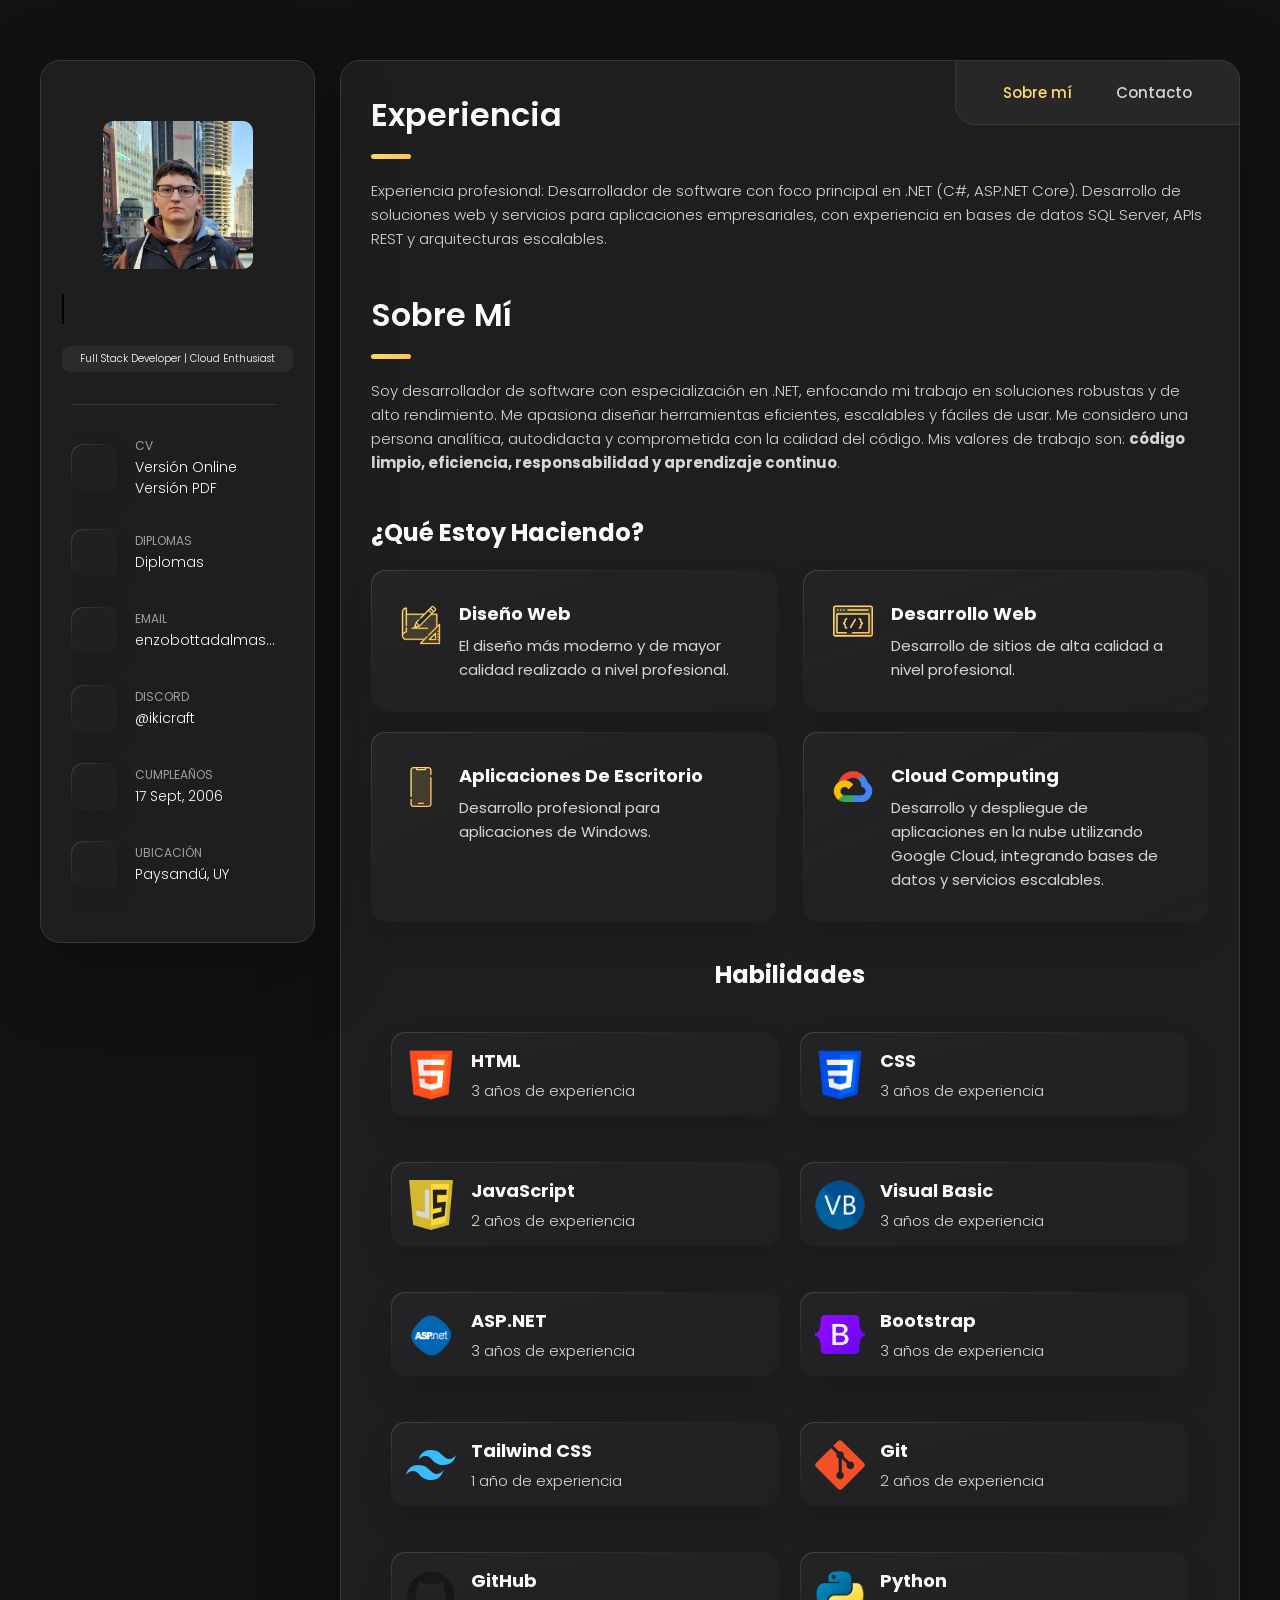
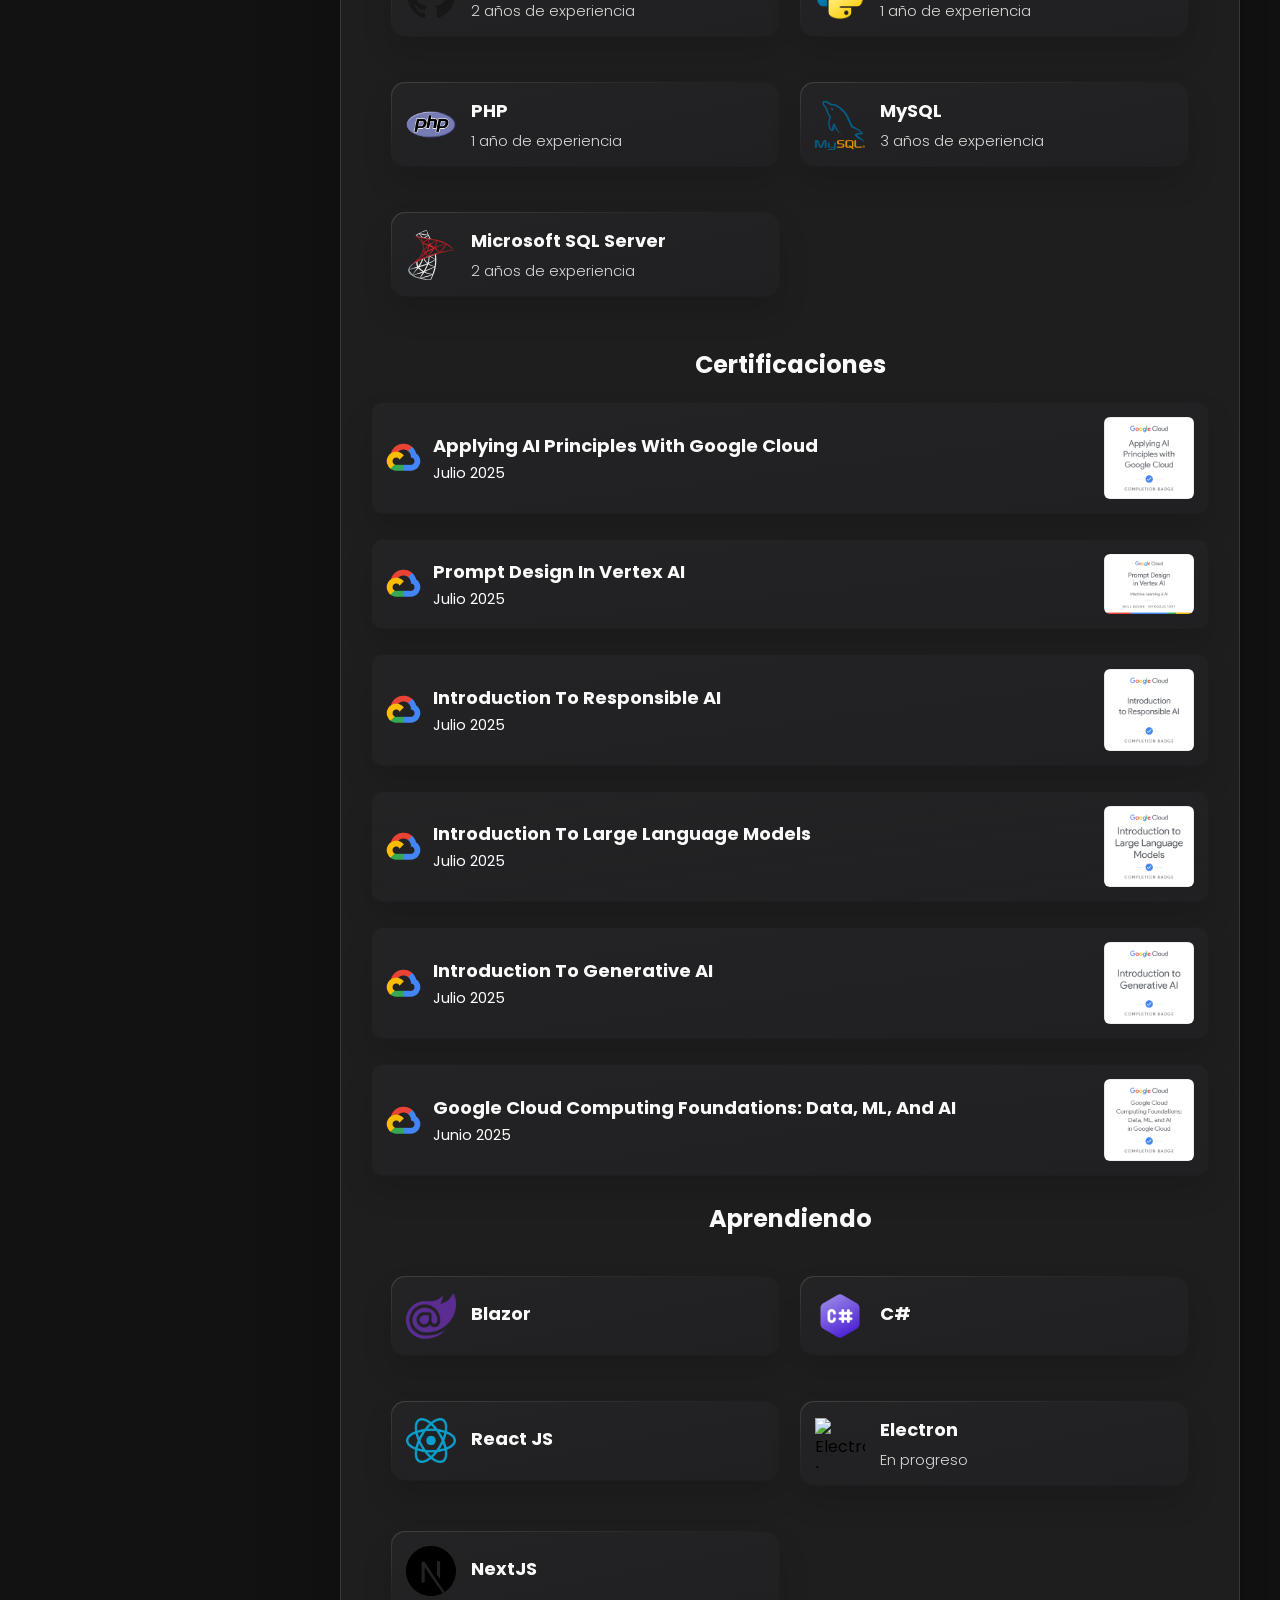
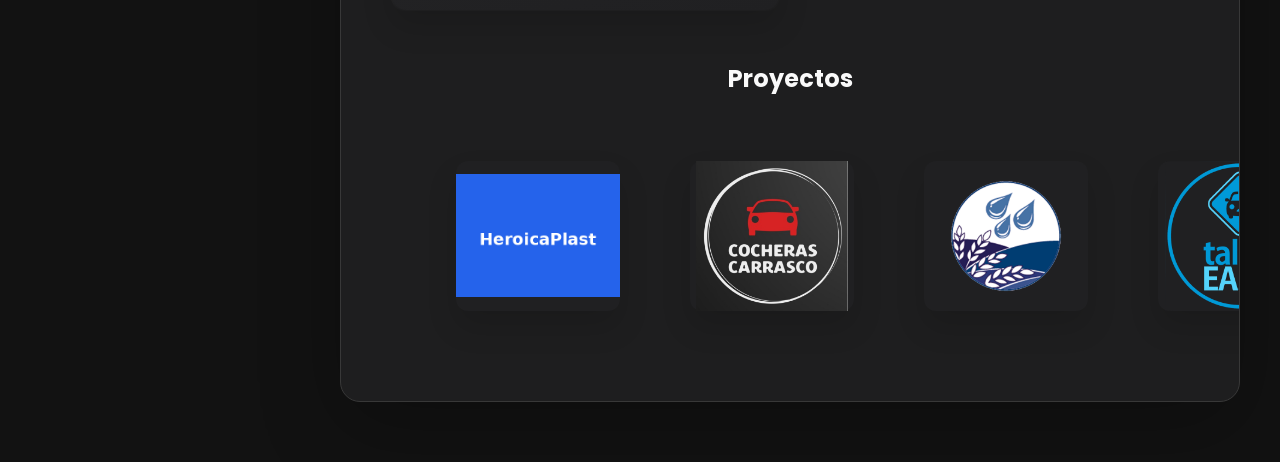
==== src/index.html @ be8fe1ac "update branch" ====
<!DOCTYPE html>
<html lang="en">

<head>
  <meta charset="UTF-8">
  <meta http-equiv="X-UA-Compatible" content="IE=edge">
  <meta name="viewport" content="width=device-width, initial-scale=1.0">
  <title>Enzo Botta - Portfolio</title>
  <meta name="description" content="Portfolio de Enzo Botta: Desarrollador Full Stack y Cloud. Proyectos y experiencias. Contacto incluido." />
  <meta property="og:title" content="Enzo Botta - Portfolio" />
  <meta property="og:description" content="Desarrollador Full Stack con experiencia en web, móvil y cloud. Proyectos destacados y experiencia profesional." />
  <meta property="og:type" content="website" />
  <meta property="og:image" content="./assets/images/logo.svg" />

  <!--
    - favicon
  -->
  <link rel="shortcut icon" href="./assets/images/logo.ico" type="image/x-icon">

  <!--
    - custom css link
  -->
  <link rel="stylesheet" href="./assets/css/style.css">

  <!--
    - google font link
  -->
  <link rel="preconnect" href="https://fonts.googleapis.com">
  <link rel="preconnect" href="https://fonts.gstatic.com" crossorigin>
  <link href="https://fonts.googleapis.com/css2?family=Poppins:wght@300;400;500;600&display=swap" rel="stylesheet">
</head>

<body class="page-enter">

  <!--
    - #MAIN
  -->

  <main>

    <!--
      - #SIDEBAR
    -->

    <aside class="sidebar" data-sidebar>

      <div class="sidebar-info">

        <figure class="avatar-box">
          <img src="./assets/images/my-avatar.png" alt="Enzo Botta" width="80" style="border-radius:10px;">
        </figure>

        <div class="info-content">
          <h1 class="name" title="Enzo Botta">Enzo Botta</h1>
          <p style="font-size:10px;" class="title">Full Stack Developer | Cloud Enthusiast</p>
        </div>

        <button class="info_more-btn" data-sidebar-btn>
          <span>Contáctame</span>

          <ion-icon name="chevron-down"></ion-icon>
        </button>

      </div>

      <div class="sidebar-info_more">

        <div class="separator"></div>

        <ul class="contacts-list">

          <li class="contact-item">

            <div class="icon-box">
              <ion-icon name="document-text-outline"></ion-icon>
            </div>

            <div class="contact-info">
              <p class="contact-title">CV</p>
              <a href="https://enzobottaportfolio.vercel.app/cv_online/index.html" class="contact-link"
                target="_blank">Versión Online</a>
              <a href="https://enzobottaportfolio.vercel.app/CV.pdf" class="contact-link" target="_blank">Versión
                PDF</a>
            </div>

          </li>

          <li class="contact-item">

            <div class="icon-box">
              <ion-icon name="school-outline"></ion-icon>
            </div>

            <div class="contact-info">
              <p class="contact-title">Diplomas</p>
              <a href="https://drive.google.com/drive/folders/16JoHkefXDmVdhYFFHDwD_KKhIX2GQ_xZ?usp=sharing"
                class="contact-link" target="_blank">Diplomas</a>
            </div>

          </li>




          <li class="contact-item">

            <div class="icon-box">
              <ion-icon name="mail-outline"></ion-icon>
            </div>

            <div class="contact-info">
              <p class="contact-title">Email</p>
              <a href="mailto:enzobottadalmas@gmail.com" class="contact-link">enzobottadalmas@gmail.com</a>
            </div>

          </li>

          <li class="contact-item">

            <div class="icon-box">
              <ion-icon name="logo-discord"></ion-icon>
            </div>

            <div class="contact-info">
              <p class="contact-title">Discord</p>
              <a href="discord:ikicraft" class="contact-link">@ikicraft</a>
            </div>

          </li>

          <li class="contact-item">

            <div class="icon-box">
              <ion-icon name="calendar-outline"></ion-icon>
            </div>

            <div class="contact-info">
              <p class="contact-title">Cumpleaños</p>

              <time datetime="1982-06-23">17 Sept, 2006</time>
            </div>

          </li>

          <li class="contact-item">

            <div class="icon-box">
              <ion-icon name="location-outline"></ion-icon>
            </div>

            <div class="contact-info">
              <p class="contact-title">Ubicación</p>

              <address>Paysandú, UY</address>
            </div>

          </li>

        </ul>

        <div class="separator"></div>

        <ul class="social-list">

          <li class="social-item">
            <a href="https://www.linkedin.com/in/enzo-botta-a52697334?lipi=urn%3Ali%3Apage%3Ad_flagship3_profile_view_base_contact_details%3BPVQ4qoL5QAaHmghgG1lRBQ%3D%3D"
              class="social-link">
              <ion-icon name="logo-linkedin"></ion-icon>
            </a>
          </li>

          <li class="social-item">
            <a href="https://x.com/enzittozz_" class="social-link">
              <ion-icon name="logo-twitter"></ion-icon>
            </a>
          </li>

          <li class="social-item">
            <a href="https://www.instagram.com/enzittozz/" class="social-link">
              <ion-icon name="logo-instagram"></ion-icon>
            </a>
          </li>

        </ul>

      </div>

    </aside>





    <!--
      - #main-content
    -->

    <div class="main-content">

      <!--
        - #NAVBAR
      -->

      <nav class="navbar">

        <ul class="navbar-list">

          <li class="navbar-item">
            <button class="navbar-link active" data-nav-link>Sobre mí</button>
          </li>
          <li class="navbar-item">
            <button class="navbar-link" data-nav-link>Contacto</button>
          </li>


        </ul>

      </nav>





      <!--
        - #ABOUT
      -->

      <article class="about  active" data-page="sobre mí">

        <header>
          <h2 class="h2 article-title">Experiencia</h2>
        </header>

        <section class="about-text">
          <p>
            Experiencia profesional: Desarrollador de software con foco principal en .NET (C#, ASP.NET Core). Desarrollo de soluciones web y servicios para aplicaciones empresariales, con experiencia en bases de datos SQL Server, APIs REST y arquitecturas escalables.
          </p>
        </section>

        <header>
          <h2 class="h2 article-title">Sobre mí</h2>
        </header>

        <section class="about-text">
          <p>
            Soy desarrollador de software con especialización en .NET, enfocando mi trabajo en soluciones robustas y de alto rendimiento. Me apasiona diseñar herramientas eficientes, escalables y fáciles de usar. Me considero una persona analítica, autodidacta y comprometida con la calidad del código. Mis valores de trabajo son: <strong>código limpio, eficiencia, responsabilidad y aprendizaje continuo</strong>.
          </p>
        </section>


        <!--
          - service
        -->

        <section class="service">

          <h3 class="h3 service-title">¿Qué estoy haciendo?</h3>

          <ul class="service-list">

            <li class="service-item">

              <div class="service-icon-box">
                <img src="./assets/images/icon-design.svg
                " alt="design icon" width="40">
              </div>

              <div class="service-content-box">
                <h4 class="h4 service-item-title">Diseño Web</h4>

                <p class="service-item-text">
                  El diseño más moderno y de mayor calidad realizado a nivel profesional. </p>
              </div>

            </li>

            <li class="service-item">

              <div class="service-icon-box">
                <img src="./assets/images/icon-dev.svg" alt="Web development icon" width="40">
              </div>

              <div class="service-content-box">
                <h4 class="h4 service-item-title">Desarrollo Web</h4>

                <p class="service-item-text">
                  Desarrollo de sitios de alta calidad a nivel profesional.
                </p>
              </div>

            </li>

            <li class="service-item">

              <div class="service-icon-box">
                <img src="./assets/images/icon-app.svg" alt="mobile app icon" width="40">
              </div>

              <div class="service-content-box">
                <h4 class="h4 service-item-title">Aplicaciones de escritorio</h4>

                <p class="service-item-text">
                  Desarrollo profesional para aplicaciones de Windows.
                </p>
              </div>

            </li>

            <li class="service-item">
              <div class="service-icon-box">
                <img src="./assets/icons/googlecloud.png" alt="Cloud icon" width="40">
              </div>
              <div class="service-content-box">
                <h4 class="h4 service-item-title">Cloud Computing</h4>
                <p class="service-item-text">
                  Desarrollo y despliegue de aplicaciones en la nube utilizando Google Cloud, integrando bases de datos
                  y servicios escalables.
                </p>
              </div>
            </li>


          </ul>

        </section>


        <!--
          - skills
        -->
        <section class="skills">
          <h3 class="h3 skills-title">Habilidades</h3>
      <ul class="skills-list">
            <li class="skills-item">
              <div class="content-card">
                <img src="./assets/icons/html.png" alt="HTML Logo" class="skills-logo">
                <div class="skills-details">
                  <h4 class="h4 skills-item-title">HTML</h4>
                  <p class="skills-years">3 años de experiencia</p>
                </div>
              </div>
            </li>
            <li class="skills-item">
              <div class="content-card">
                <img src="./assets/icons/css.png" alt="CSS Logo" class="skills-logo">
                <div class="skills-details">
                  <h4 class="h4 skills-item-title">CSS</h4>
                  <p class="skills-years">3 años de experiencia</p>
                </div>
              </div>
            </li>
            <li class="skills-item">
              <div class="content-card">
                <img src="./assets/icons/js.png" alt="JavaScript Logo" class="skills-logo">
                <div class="skills-details">
                  <h4 class="h4 skills-item-title">JavaScript</h4>
                  <p class="skills-years">2 años de experiencia</p>
                </div>
              </div>
            </li>
            <li class="skills-item">
              <div class="content-card">
                <img src="./assets/icons/vb.png" alt="Visual Basic Logo" class="skills-logo">
                <div class="skills-details">
                  <h4 class="h4 skills-item-title">Visual Basic</h4>
                  <p class="skills-years">3 años de experiencia</p>
                </div>
              </div>
            </li>
            <li class="skills-item">
              <div class="content-card">
                <img src="./assets/icons/asp.png" alt="ASP.NET Logo" class="skills-logo">
                <div class="skills-details">
                  <h4 class="h4 skills-item-title">ASP.NET</h4>
                  <p class="skills-years">3 años de experiencia</p>
                </div>
              </div>
            </li>
            <li class="skills-item">
              <div class="content-card">
                <img src="./assets/icons/Bootstrap.png" alt="Bootstrap Logo" class="skills-logo">
                <div class="skills-details">
                  <h4 class="h4 skills-item-title">Bootstrap</h4>
                  <p class="skills-years">3 años de experiencia</p>
                </div>
              </div>
            </li>
            <li class="skills-item">
              <div class="content-card">
                <img src="./assets/icons/tailwindcss.svg" alt="Tailwind CSS Logo" class="skills-logo">
                <div class="skills-details">
                  <h4 class="h4 skills-item-title">Tailwind CSS</h4>
                  <p class="skills-years">1 año de experiencia</p>
                </div>
              </div>
            </li>
            <li class="skills-item">
              <div class="content-card">
                <img src="./assets/icons/git.svg" alt="Git Logo" class="skills-logo">
                <div class="skills-details">
                  <h4 class="h4 skills-item-title">Git</h4>
                  <p class="skills-years">2 años de experiencia</p>
                </div>
              </div>
            </li>
            <li class="skills-item">
              <div class="content-card">
                <img src="./assets/icons/github.svg" alt="GitHub Logo" class="skills-logo">
                <div class="skills-details">
                  <h4 class="h4 skills-item-title">GitHub</h4>
                  <p class="skills-years">2 años de experiencia</p>
                </div>
              </div>
            </li>
            <li class="skills-item">
              <div class="content-card">
                <img src="./assets/icons/python.png" alt="Python Logo" class="skills-logo">
                <div class="skills-details">
                  <h4 class="h4 skills-item-title">Python</h4>
                  <p class="skills-years">1 año de experiencia</p>
                </div>
              </div>
            </li>
            <li class="skills-item">
              <div class="content-card">
                <img src="./assets/icons/php.png" alt="PHP Logo" class="skills-logo">
                <div class="skills-details">
                  <h4 class="h4 skills-item-title">PHP</h4>
                  <p class="skills-years">1 año de experiencia</p>
                </div>
              </div>
            </li>
            <li class="skills-item">
              <div class="content-card">
                <img src="./assets/icons/mysql.png" alt="MySQL Logo" class="skills-logo">
                <div class="skills-details">
                  <h4 class="h4 skills-item-title">MySQL</h4>
                  <p class="skills-years">3 años de experiencia</p>
                </div>
              </div>
            </li>
            <li class="skills-item">
              <div class="content-card">
                <img src="./assets/icons/mssql.svg" alt="Microsoft SQL Server Logo" class="skills-logo">
                <div class="skills-details">
                  <h4 class="h4 skills-item-title">Microsoft SQL Server</h4>
                  <p class="skills-years">2 años de experiencia</p>
                </div>
              </div>
            </li>
          </ul>
        </section>


        <!--
          - certifications
        -->
        <section class="certifications">
          <h3 class="h3 skills-title">Certificaciones</h3>
          <ul class="certifications-list">

            <li class="certifications-item">
              <div class="content-card cert-card">
                <div class="cert-left">
                  <img src="./assets/icons/googlecloud.png" alt="Google Cloud Logo" class="cert-logo">
                  <div class="skills-details">
                    <h4 class="h4 certifications-item-title">Applying AI Principles With Google Cloud</h4>
                    <p class="cert-date">Julio 2025</p>
                  </div>
                </div>
                <div class="cert-right">
                  <img src="./assets/certs/applying-ai.png" alt="Badge Applying AI" class="cert-badge">
                </div>
              </div>
              <br>
            </li>

            <li class="certifications-item">
              <div class="content-card cert-card">
                <div class="cert-left">
                  <img src="./assets/icons/googlecloud.png" alt="Google Cloud Logo" class="cert-logo">
                  <div class="skills-details">
                    <h4 class="h4 certifications-item-title">Prompt Design in Vertex AI</h4>
                    <p class="cert-date">Julio 2025</p>
                  </div>
                </div>
                <div class="cert-right">
                  <img src="./assets/certs/prompt-design.png" alt="Badge Prompt Design" class="cert-badge">
                </div>
              </div>
              <br>
            </li>

            <li class="certifications-item">
              <div class="content-card cert-card">
                <div class="cert-left">
                  <img src="./assets/icons/googlecloud.png" alt="Google Cloud Logo" class="cert-logo">
                  <div class="skills-details">
                    <h4 class="h4 certifications-item-title">Introduction To Responsible AI</h4>
                    <p class="cert-date">Julio 2025</p>
                  </div>
                </div>
                <div class="cert-right">
                  <img src="./assets/certs/responsible-ai.png" alt="Badge Responsible AI" class="cert-badge">
                </div>
              </div>
              <br>
            </li>

            <li class="certifications-item">
              <div class="content-card cert-card">
                <div class="cert-left">
                  <img src="./assets/icons/googlecloud.png" alt="Google Cloud Logo" class="cert-logo">
                  <div class="skills-details">
                    <h4 class="h4 certifications-item-title">Introduction To Large Language Models</h4>
                    <p class="cert-date">Julio 2025</p>
                  </div>
                </div>
                <div class="cert-right">
                  <img src="./assets/certs/llm.png" alt="Badge Large Language Models" class="cert-badge">
                </div>
              </div>
              <br>
            </li>

            <li class="certifications-item">
              <div class="content-card cert-card">
                <div class="cert-left">
                  <img src="./assets/icons/googlecloud.png" alt="Google Cloud Logo" class="cert-logo">
                  <div class="skills-details">
                    <h4 class="h4 certifications-item-title">Introduction To Generative AI</h4>
                    <p class="cert-date">Julio 2025</p>
                  </div>
                </div>
                <div class="cert-right">
                  <img src="./assets/certs/gen-ai.png" alt="Badge Generative AI" class="cert-badge">
                </div>
              </div>
              <br>
            </li>

            <li class="certifications-item">
              <div class="content-card cert-card">
                <div class="cert-left">
                  <img src="./assets/icons/googlecloud.png" alt="Google Cloud Logo" class="cert-logo">
                  <div class="skills-details">
                    <h4 class="h4 certifications-item-title">
                      Google Cloud Computing Foundations: Data, ML, and AI
                    </h4>
                    <p class="cert-date">Junio 2025</p>
                  </div>
                </div>
                <div class="cert-right">
                  <img src="./assets/certs/cloud-foundations.png" alt="Badge Cloud Foundations" class="cert-badge">
                </div>
              </div>
              <br>
            </li>

          </ul>
        </section>





        <section class="skills">
          <h3 class="h3 skills-title">Aprendiendo</h3>
          <ul class="skills-list">
            <li class="skills-item">
              <div class="content-card">
                <img src="./assets/icons/Blazor.png" alt="Blazor Logo" class="skills-logo">
                <div class="skills-details">
                  <h4 class="h4 skills-item-title">Blazor</h4>
                  <p class="skills-years"></p>
                </div>
              </div>
            </li>
            <li class="skills-item">
              <div class="content-card">
                <img src="./assets/icons/CSharp.png" alt="CSharp Logo" class="skills-logo">
                <div class="skills-details">
                  <h4 class="h4 skills-item-title">C#</h4>
                  <p class="skills-years"></p>
                </div>
              </div>
            </li>
            <li class="skills-item">
              <div class="content-card">
                <img src="./assets/icons/ReactLogo.png" alt="React Logo" class="skills-logo">
                <div class="skills-details">
                  <h4 class="h4 skills-item-title">React JS</h4>
                  <p class="skills-years"></p>
                </div>
              </div>
            </li>
            <li class="skills-item">
              <div class="content-card">
                <img src="https://www.electronjs.org/assets/img/logo.svg" alt="Electron Logo" class="skills-logo">
                <div class="skills-details">
                  <h4 class="h4 skills-item-title">Electron</h4>
                  <p class="skills-years">En progreso</p>
                </div>
              </div>
            </li>
            <li class="skills-item">
              <div class="content-card">
                <img src="./assets/icons/next-js.svg" alt="NextJS Logo" class="skills-logo">
                <div class="skills-details">
                  <h4 class="h4 skills-item-title">NextJS</h4>
                  <p class="skills-years"></p>
                </div>
              </div>
            </li>
          </ul>
        </section>


        <!--
                  - clients
        -->

        <section class="clients">
          <h3 class="h3 clients-title">Proyectos</h3>

          <ul class="clients-list has-scrollbar">

            <li class="clients-item" data-info="HeroicaPlast es una App de escritorio desarrollada con Electron, Tailwind, React y SQLite. Lleva control de ventas, caja, artículos, stock, clientes, gráficas interactivas y más.">
              <img src="./assets/images/heroicaplast.png" alt="HeroicaPlast">
            </li>

            <li class="clients-item" data-info="Cocheras Carrasco es una aplicación web mobile first desarrollada con Blazor Server y MySQL 8. Ofrece gestión integral de reservas para cocheras del aeropuerto, incluyendo agenda, servicios, caja, usuarios, marcas y más.">
              <img src="./assets/images/cocheras.jpeg" alt="Cocheras Carrasco">
            </li>

            <li class="clients-item" data-info="SGCHCH es un sistema de gestión para el aeropuerto de Paysandú.">
              <img src="./assets/images/sgchch.png" alt="SGCHCH">
            </li>

            <li class="clients-item"
              data-info="Taller EASY es un sistema web para talleres de vehículos. Sitio: https://tallereasy.com">
              <img src="./assets/images/tallereasy.png" alt="Taller Easy">
            </li>

            <li class="clients-item"
              data-info="CS DELFÍN es un sistema para club deportivo de Fray Bentos: control de socios, cuotas, productos y ventas. Sitio: https://csddelfin.com.uy">
              <img src="./assets/images/csdelfin.png" alt="CS DELFÍN">
            </li>

          </ul>
        </section>

        <!-- Pop-up Modal -->
        <div id="project-modal" class="modal">
          <div class="modal-content">
            <span class="close-btn">&times;</span>
            <img id="modal-img" src="" alt="Project Image">
            <h4 id="modal-title">Título del Proyecto</h4>
            <p id="modal-info">Descripción del proyecto...</p>
          </div>
        </div>
      </article>

      <!--
        - #CONTACT
      -->

      <article class="contact" data-page="contacto">

        <header>
          <h2 class="h2 article-title">Contacto</h2>
        </header>

        <section class="mapbox" data-mapbox>
          <figure>
            <iframe
              src="https://www.google.com/maps/embed?pb=!1m18!1m12!1m3!1d110739.06312260859!2d-58.17184629762718!3d-32.32212077375865!2m3!1f0!2f0!3f0!3m2!1i1024!2i768!4f13.1!3m3!1m2!1s0x95a1633b678e0523%3A0x7e4b5a66193d8bf3!2sPaysand%C3%BA%2C%20Uruguay!5e0!3m2!1ses-419!2suy!4v1716336597824!5m2!1ses-419!2suy"
              width="400" height="300" style="border:0;" allowfullscreen="" loading="lazy"
              referrerpolicy="no-referrer-when-downgrade">
            </iframe>
          </figure>
        </section>

        <section class="contact-form">

          <h3 class="h3 form-title">Formulario de contacto</h3>

          <form action="#" class="form" data-form>

            <div class="input-wrapper">
              <input type="text" name="fullname" class="form-input" placeholder="Nombre completo" required
                data-form-input>

              <input type="email" name="email" class="form-input" placeholder="Email" required data-form-input>
            </div>

            <textarea name="message" class="form-input" placeholder="Mensaje" required data-form-input></textarea>

            <button class="form-btn" type="submit" disabled data-form-btn>
              <ion-icon name="paper-plane"></ion-icon>
              <span>Enviar mensaje (próximamente...)</span>
            </button>

          </form>

        </section>

      </article>

    </div>

  </main>






  <!--
    - custom js link
  -->
  <script src="./assets/js/script.js"></script>

  <!--
    - ionicon link
  -->
  <script type="module" src="https://unpkg.com/ionicons@5.5.2/dist/ionicons/ionicons.esm.js"></script>
  <script nomodule src="https://unpkg.com/ionicons@5.5.2/dist/ionicons/ionicons.js"></script>
</body>

</html>
---- src/assets/css/style.css ----
/*-----------------------------------*\
  #style.css
\*-----------------------------------*/
/*-----------------------------------*\
  #CUSTOM PROPERTY
\*-----------------------------------*/

:root {

  /**
   * colors
   */

  /* gradient */

  --bg-gradient-onyx: linear-gradient(to bottom right,
      hsl(240, 1%, 25%) 3%,
      hsl(0, 0%, 19%) 97%);
  --bg-gradient-jet: linear-gradient(to bottom right,
      hsla(240, 1%, 18%, 0.251) 0%,
      hsla(240, 2%, 11%, 0) 100%), hsl(240, 2%, 13%);
  --bg-gradient-yellow-1: linear-gradient(to bottom right,
      hsl(45, 100%, 71%) 0%,
      hsla(36, 100%, 69%, 0) 50%);
  --bg-gradient-yellow-2: linear-gradient(135deg,
      hsla(45, 100%, 71%, 0.251) 0%,
      hsla(35, 100%, 68%, 0) 59.86%), hsl(240, 2%, 13%);
  --border-gradient-onyx: linear-gradient(to bottom right,
      hsl(0, 0%, 25%) 0%,
      hsla(0, 0%, 25%, 0) 50%);
  --text-gradient-yellow: linear-gradient(to right,
      hsl(45, 100%, 72%),
      hsl(35, 100%, 68%));

  /* solid */

  --jet: hsl(0, 0%, 22%);
  --onyx: hsl(240, 1%, 17%);
  --eerie-black-1: hsl(240, 2%, 13%);
  --eerie-black-2: hsl(240, 2%, 12%);
  --smoky-black: hsl(0, 0%, 7%);
  --white-1: hsl(0, 0%, 100%);
  --white-2: hsl(0, 0%, 98%);
  --orange-yellow-crayola: hsl(45, 100%, 72%);
  --vegas-gold: hsl(45, 54%, 58%);
  --light-gray: hsl(0, 0%, 84%);
  --light-gray-70: hsla(0, 0%, 84%, 0.7);
  --bittersweet-shimmer: hsl(0, 43%, 51%);

  /**
   * typography
   */

  /* font-family */
  --ff-poppins: 'Poppins', sans-serif;

  /* font-size */
  --fs-1: 24px;
  --fs-2: 18px;
  --fs-3: 17px;
  --fs-4: 16px;
  --fs-5: 15px;
  --fs-6: 14px;
  --fs-7: 13px;
  --fs-8: 11px;

  /* font-weight */
  --fw-300: 300;
  --fw-400: 400;
  --fw-500: 500;
  --fw-600: 600;

  /**
   * shadow
   */

  --shadow-1: -4px 8px 24px hsla(0, 0%, 0%, 0.25);
  --shadow-2: 0 16px 30px hsla(0, 0%, 0%, 0.25);
  --shadow-3: 0 16px 40px hsla(0, 0%, 0%, 0.25);
  --shadow-4: 0 25px 50px hsla(0, 0%, 0%, 0.15);
  --shadow-5: 0 24px 80px hsla(0, 0%, 0%, 0.25);

  /**
   * transition
   */

  --transition-1: 0.25s ease;
  --transition-2: 0.5s ease-in-out;

}





/*-----------------------------------*\
  #RESET
\*-----------------------------------*/

*,
*::before,
*::after {
  margin: 0;
  padding: 0;
  box-sizing: border-box;
}

a {
  text-decoration: none;
}

li {
  list-style: none;
}

img,
ion-icon,
a,
button,
time,
span {
  display: block;
}

button {
  font: inherit;
  background: none;
  border: none;
  text-align: left;
  cursor: pointer;
}

input,
textarea {
  display: block;
  width: 100%;
  background: none;
  font: inherit;
}

::selection {
  background: var(--orange-yellow-crayola);
  color: var(--smoky-black);
}

:focus {
  outline-color: var(--orange-yellow-crayola);
}

html {
  font-family: var(--ff-poppins);
}

body {
  background: var(--smoky-black);
}


@keyframes typing {
  0% {
    width: 0;
  }

  50% {
    width: 100%;
  }

  70% {
    width: 100%;
  }

  100% {
    width: 0;
  }
}

@keyframes blink-caret {
  50% {
    border-color: transparent;
  }
}

.name {
  font-family: monospace;
  font-size: 24px;
  white-space: nowrap;
  overflow: hidden;
  border-right: 2px solid black;
  display: inline-block;
  width: 0;
  animation: typing 5s steps(20, end) infinite, blink-caret 0.5s step-end infinite;
}

.skills {
  margin-bottom: 30px;
}

.skills-title {
  margin-bottom: 20px;
  text-align: center;
  color: var(--white-2);
}

.skills-list {
  display: grid;
  grid-template-columns: repeat(auto-fit, minmax(300px, 1fr));
  gap: 20px;
  justify-content: center;
}

.skills-item .content-card {
  display: flex;
  align-items: center;
  gap: 15px;
  padding: 15px;
  background: var(--border-gradient-onyx);
  border-radius: 14px;
  box-shadow: var(--shadow-2);
  transition: transform 0.3s ease, box-shadow 0.3s ease;
}


.skills-item .content-card:hover {
  transform: scale(1.05);
  box-shadow: var(--shadow-3);
}

.skills-logo {
  width: 50px;
  height: 50px;
  object-fit: contain;
}

.skills-item-title {
  color: var(--orange-yellow-crayola);
  font-size: var(--fs-3);
  margin: 0;
}

.skills-years {
  color: var(--light-gray);
  font-size: var(--fs-6);
  font-weight: var(--fw-300);
  margin-top: 5px;
}

@media (max-width: 768px) {
  .skills-list {
    grid-template-columns: repeat(auto-fit, minmax(250px, 1fr));
  }
}

@media (max-width: 480px) {
  .skills-list {
    grid-template-columns: 1fr;
  }

  .skills-logo {
    width: 40px;
    height: 40px;
    margin-right: 10px;
  }
}



/*-----------------------------------*\
  #REUSED STYLE
\*-----------------------------------*/

.sidebar,
article {
  background: var(--eerie-black-2);
  border: 1px solid var(--jet);
  border-radius: 20px;
  padding: 15px;
  box-shadow: var(--shadow-1);
  z-index: 1;
}

.separator {
  width: 100%;
  height: 1px;
  background: var(--jet);
  margin: 16px 0;
}

.icon-box {
  position: relative;
  background: var(--border-gradient-onyx);
  width: 30px;
  height: 30px;
  border-radius: 8px;
  display: flex;
  justify-content: center;
  align-items: center;
  font-size: 16px;
  color: var(--orange-yellow-crayola);
  box-shadow: var(--shadow-1);
  z-index: 1;
}

.icon-box::before {
  content: "";
  position: absolute;
  inset: 1px;
  background: var(--eerie-black-1);
  border-radius: inherit;
  z-index: -1;
}

.icon-box ion-icon {
  --ionicon-stroke-width: 35px;
}

article {
  display: none;
}

article.active {
  display: block;
  animation: fade 0.5s ease backwards;
}

@keyframes fade {
  0% {
    opacity: 0;
  }

  100% {
    opacity: 1;
  }
}

.h2,
.h3,
.h4,
.h5 {
  color: var(--white-2);
  text-transform: capitalize;
}

.h2 {
  font-size: var(--fs-1);
}

.h3 {
  font-size: var(--fs-2);
}

.h4 {
  font-size: var(--fs-4);
}

.h5 {
  font-size: var(--fs-7);
  font-weight: var(--fw-500);
}

.article-title {
  position: relative;
  padding-bottom: 7px;
}

.article-title::after {
  content: "";
  position: absolute;
  bottom: 0;
  left: 0;
  width: 30px;
  height: 3px;
  background: var(--text-gradient-yellow);
  border-radius: 3px;
}

.has-scrollbar::-webkit-scrollbar {
  width: 5px;
  /* for vertical scrollbar */
  height: 10px;
  /* for horizontal scrollbar */
}

.has-scrollbar::-webkit-scrollbar-track {
  background: var(--onyx);
  border-radius: 5px;
}

.has-scrollbar::-webkit-scrollbar-thumb {
  background: var(--orange-yellow-crayola);
  border-radius: 5px;
  cursor: pointer;

}

.has-scrollbar::-webkit-scrollbar-button {
  width: 20px;
}

.content-card {
  position: relative;
  background: var(--border-gradient-onyx);
  padding: 15px;
  padding-top: 45px;
  border-radius: 14px;
  box-shadow: var(--shadow-2);
  cursor: pointer;
  z-index: 1;
}

.content-card::before {
  content: "";
  position: absolute;
  inset: 1px;
  background: var(--bg-gradient-jet);
  border-radius: inherit;
  z-index: -1;
}





/*-----------------------------------*\
  #MAIN
\*-----------------------------------*/

main {
  margin: 15px 12px;
  margin-bottom: 75px;
  min-width: 259px;
}





/*-----------------------------------*\
  #SIDEBAR
\*-----------------------------------*/

.sidebar {
  margin-bottom: 15px;
  max-height: 112px;
  overflow: hidden;
  transition: var(--transition-2);
}

.sidebar.active {
  max-height: 405px;
}

.sidebar-info {
  position: relative;
  display: flex;
  justify-content: flex-start;
  align-items: center;
  gap: 15px;
}

.avatar-box {
  background: var(--bg-gradient-onyx);
  border-radius: 20px;
}

.info-content .name {
  color: var(--white-2);
  font-size: var(--fs-3);
  font-weight: var(--fw-500);
  letter-spacing: -0.25px;
  margin-bottom: 10px;
}

.info-content .title {
  color: var(--white-1);
  background: var(--onyx);
  font-size: var(--fs-8);
  font-weight: var(--fw-300);
  width: max-content;
  padding: 3px 12px;
  border-radius: 8px;
}

.info_more-btn {
  position: absolute;
  top: -15px;
  right: -15px;
  border-radius: 0 15px;
  font-size: 13px;
  color: var(--orange-yellow-crayola);
  background: var(--border-gradient-onyx);
  padding: 10px;
  box-shadow: var(--shadow-2);
  transition: var(--transition-1);
  z-index: 1;
}

.info_more-btn::before {
  content: "";
  position: absolute;
  inset: 1px;
  border-radius: inherit;
  background: var(--bg-gradient-jet);
  transition: var(--transition-1);
  z-index: -1;
}

.info_more-btn:hover,
.info_more-btn:focus {
  background: var(--bg-gradient-yellow-1);
}

.info_more-btn:hover::before,
.info_more-btn:focus::before {
  background: var(--bg-gradient-yellow-2);
}

.info_more-btn span {
  display: none;
}

.sidebar-info_more {
  opacity: 0;
  visibility: hidden;
  transition: var(--transition-2);
}

.sidebar.active .sidebar-info_more {
  opacity: 1;
  visibility: visible;
}

.contacts-list {
  display: grid;
  grid-template-columns: 1fr;
  gap: 16px;
}

.contact-item {
  min-width: 100%;
  display: flex;
  align-items: center;
  gap: 16px;
}

.contact-info {
  max-width: calc(100% - 46px);
  width: calc(100% - 46px);
}

.contact-title {
  color: var(--light-gray-70);
  font-size: var(--fs-8);
  text-transform: uppercase;
  margin-bottom: 2px;
}

.contact-info :is(.contact-link, time, address) {
  color: var(--white-2);
  font-size: var(--fs-7);
}

.contact-info address {
  font-style: normal;
}

.social-list {
  display: flex;
  justify-content: flex-start;
  align-items: center;
  gap: 15px;
  padding-bottom: 4px;
  padding-left: 7px;
}

.social-item .social-link {
  color: var(--light-gray-70);
  font-size: 18px;
}


.social-item .social-link:hover {
  color: var(--light-gray);
}





/*-----------------------------------*\
  #NAVBAR
\*-----------------------------------*/

.navbar {
  position: fixed;
  bottom: 0;
  left: 0;
  width: 100%;
  background: hsla(240, 1%, 17%, 0.75);
  backdrop-filter: blur(10px);
  border: 1px solid var(--jet);
  border-radius: 12px 12px 0 0;
  box-shadow: var(--shadow-2);
  z-index: 5;
}

.navbar-list {
  display: flex;
  flex-wrap: wrap;
  justify-content: center;
  align-items: center;
  padding: 0 10px;
}

.navbar-link {
  color: var(--light-gray);
  font-size: var(--fs-8);
  padding: 20px 7px;
  transition: color var(--transition-1);
}

.navbar-link:hover,
.navbar-link:focus {
  color: var(--light-gray-70);
}

.navbar-link.active {
  color: var(--orange-yellow-crayola);
}





/*-----------------------------------*\
  #ABOUT
\*-----------------------------------*/

.about .article-title {
  margin-bottom: 15px;
}

.about-text {
  color: var(--light-gray);
  font-size: var(--fs-6);
  font-weight: var(--fw-300);
  line-height: 1.6;
}

.about-text p {
  margin-bottom: 15px;
}



/**
 * #service 
 */

.service {
  margin-bottom: 35px;
}

.service-title {
  margin-bottom: 20px;
}

.service-list {
  display: grid;
  grid-template-columns: 1fr;
  gap: 20px;
}

.service-item {
  position: relative;
  background: var(--border-gradient-onyx);
  padding: 20px;
  border-radius: 14px;
  box-shadow: var(--shadow-2);
  z-index: 1;
}

.service-item::before {
  content: "";
  position: absolute;
  inset: 1px;
  background: var(--bg-gradient-jet);
  border-radius: inherit;
  z-index: -1;
}

.service-icon-box {
  margin-bottom: 10px;
}

.service-icon-box img {
  margin: auto;
}

.service-content-box {
  text-align: center;
}

.service-item-title {
  margin-bottom: 7px;
}

.service-item-text {
  color: var(--light-gray);
  font-size: var(--fs-6);
  font-weight: var(--fw-3);
  line-height: 1.6;
}


/**
 * #testimonials 
 */

.testimonials {
  margin-bottom: 30px;
}

.testimonials-title {
  margin-bottom: 20px;
}

.testimonials-list {
  display: flex;
  justify-content: flex-start;
  align-items: flex-start;
  gap: 15px;
  margin: 0 -15px;
  padding: 25px 15px;
  padding-bottom: 35px;
  overflow-x: auto;
  scroll-behavior: smooth;
  overscroll-behavior-inline: contain;
  scroll-snap-type: inline mandatory;
}

.testimonials-item {
  min-width: 100%;
  scroll-snap-align: center;
}

.testimonials-avatar-box {
  position: absolute;
  top: 0;
  left: 0;
  transform: translate(15px, -25px);
  background: var(--bg-gradient-onyx);
  border-radius: 14px;
  box-shadow: var(--shadow-1);
}

.testimonials-item-title {
  margin-bottom: 7px;
}

.testimonials-text {
  color: var(--light-gray);
  font-size: var(--fs-6);
  font-weight: var(--fw-300);
  line-height: 1.6;
  display: -webkit-box;
  line-clamp: 4;
  -webkit-line-clamp: 4;
  -webkit-box-orient: vertical;
  overflow: hidden;
}


/**
 * #testimonials-modal
 */

.modal-container {
  position: fixed;
  top: 0;
  left: 0;
  width: 100%;
  height: 100%;
  display: flex;
  justify-content: center;
  align-items: center;
  overflow-y: auto;
  overscroll-behavior: contain;
  z-index: 20;
  pointer-events: none;
  visibility: hidden;
}

.modal-container::-webkit-scrollbar {
  display: none;
}

.modal-container.active {
  pointer-events: all;
  visibility: visible;
}

.overlay {
  position: fixed;
  top: 0;
  left: 0;
  width: 100%;
  height: 100vh;
  background: hsl(0, 0%, 5%);
  opacity: 0;
  visibility: hidden;
  pointer-events: none;
  z-index: 1;
  transition: var(--transition-1);
}

.overlay.active {
  opacity: 0.8;
  visibility: visible;
  pointer-events: all;
}

.testimonials-modal {
  background: var(--eerie-black-2);
  position: relative;
  padding: 15px;
  margin: 15px 12px;
  border: 1px solid var(--jet);
  border-radius: 14px;
  box-shadow: var(--shadow-5);
  transform: scale(1.2);
  opacity: 0;
  transition: var(--transition-1);
  z-index: 2;
}

.modal-container.active .testimonials-modal {
  transform: scale(1);
  opacity: 1;
}

.modal-close-btn {
  position: absolute;
  top: 15px;
  right: 15px;
  background: var(--onyx);
  border-radius: 8px;
  width: 32px;
  height: 32px;
  display: flex;
  justify-content: center;
  align-items: center;
  color: var(--white-2);
  font-size: 18px;
  opacity: 0.7;
}

.modal-close-btn:hover,
.modal-close-btn:focus {
  opacity: 1;
}

.modal-close-btn ion-icon {
  --ionicon-stroke-width: 50px;
}

.modal-avatar-box {
  background: var(--bg-gradient-onyx);
  width: max-content;
  border-radius: 14px;
  margin-bottom: 15px;
  box-shadow: var(--shadow-2);
}

.modal-img-wrapper>img {
  display: none;
}

.modal-title {
  margin-bottom: 4px;
}

.modal-content time {
  font-size: var(--fs-6);
  color: var(--light-gray-70);
  font-weight: var(--fw-300);
  margin-bottom: 10px;
}

.modal-content p {
  color: var(--light-gray);
  font-size: var(--fs-6);
  font-weight: var(--fw-300);
  line-height: 1.6;
}


/**
 * #proyectos que en realidad es clients xd 
 */

.clients {
  margin-bottom: 15px;
}

.clients-title {
  text-align: center;
  color: var(--white-2);
  margin-bottom: 20px;
}

.clients-list {
  display: flex;
  justify-content: flex-start;
  align-items: center;
  gap: 20px;
  padding: 20px;
  overflow-x: auto;
  scroll-behavior: smooth;
  overscroll-behavior-inline: contain;
  scroll-snap-type: x proximity;
}

.clients-item {
  flex: 0 0 auto;
  width: 150px;
  height: 150px;
  display: flex;
  justify-content: center;
  align-items: center;
  background-color: var(--eerie-black-1);
  border-radius: 12px;
  box-shadow: var(--shadow-2);
  scroll-snap-align: center;
  transition: transform 0.3s ease, box-shadow 0.3s ease;
  margin-left: 10px;
  margin-right: 10px;
}

.clients-list::before,
.clients-list::after {
  content: "";
  flex: 0 0 10px;
}

.clients-item a {
  width: 100%;
  height: 100%;
  display: flex;
  justify-content: center;
  align-items: center;
}

.clients-item img {
  width: 100%;
  height: 100%;
  object-fit: contain;
  transition: transform 0.3s ease;
}

.clients-item img:hover {
  transform: scale(1.05);
}

/* Media query para responsive */
@media (max-width: 768px) {
  .clients-list {
    gap: 15px;
    padding: 15px;
  }

  .clients-item {
    width: 120px;
    height: 120px;
  }
}

@media (max-width: 480px) {
  .clients-list {
    gap: 10px;
    padding: 10px;
  }

  .clients-item {
    width: 100px;
    height: 100px;
  }
}


/* #-> pop-up para los proyectos */
/* Pop-up Modal */
/* Pop-up Modal */
.modal {
  display: none;
  /* Oculto inicialmente */
  position: fixed;
  top: 0;
  left: 0;
  width: 100%;
  height: 100%;
  background: rgba(0, 0, 0, 0.8);
  /* Fondo oscurecido */
  justify-content: center;
  align-items: center;
  z-index: 10;
  animation: fadeInBackground 0.2s ease-in-out;
  /* Fondo con entrada rápida */
}

.modal-content {
  background: var(--eerie-black-1);
  padding: 20px;
  border-radius: 12px;
  width: 90%;
  max-width: 500px;
  text-align: center;
  color: var(--light-gray);
  position: relative;
  box-shadow: var(--shadow-2);
  transform: scale(0.8);
  /* Estado inicial más pequeño */
  animation: scaleUp 0.2s ease-in-out forwards;
  /* Entrada rápida */
}

.modal img {
  width: 100px;
  height: 100px;
  object-fit: contain;
  margin: 0 auto 15px;
  /* Centrado vertical y horizontal */
  display: block;
}

.modal h4 {
  color: var(--orange-yellow-crayola);
  margin-bottom: 10px;
  font-size: 1.5rem;
}

.modal p {
  font-size: 1rem;
}

.close-btn {
  position: absolute;
  top: 10px;
  right: 15px;
  color: var(--light-gray);
  font-size: 24px;
  cursor: pointer;
  transition: color 0.2s ease;
}

.close-btn:hover {
  color: var(--orange-yellow-crayola);
}

/* Animaciones */
@keyframes fadeInBackground {
  from {
    opacity: 0;
  }

  to {
    opacity: 1;
  }
}

@keyframes scaleUp {
  from {
    transform: scale(0.8);
    opacity: 0;
  }

  to {
    transform: scale(1);
    opacity: 1;
  }
}

@keyframes scaleDown {
  from {
    transform: scale(1);
    opacity: 1;
  }

  to {
    transform: scale(0.8);
    opacity: 0;
  }
}

/* Clase para cerrar animación */
.modal.hide .modal-content {
  animation: scaleDown 0.2s ease-in-out forwards;
  /* Cierre rápido del contenido */
}

.modal.hide {
  animation: none;
  /* Mantener el fondo fijo */
}



/*-----------------------------------*\
  #RESUME
\*-----------------------------------*/

.article-title {
  margin-bottom: 30px;
}


/**
 * education and experience 
 */

.timeline {
  margin-bottom: 30px;
}

.timeline .title-wrapper {
  display: flex;
  align-items: center;
  gap: 15px;
  margin-bottom: 25px;
}

.timeline-list {
  font-size: var(--fs-6);
  margin-left: 45px;
}

.timeline-item {
  position: relative;
}

.timeline-item:not(:last-child) {
  margin-bottom: 20px;
}

.timeline-item-title {
  font-size: var(--fs-6);
  line-height: 1.3;
  margin-bottom: 7px;
}

.timeline-list span {
  color: var(--vegas-gold);
  font-weight: var(--fw-400);
  line-height: 1.6;
}

.timeline-item:not(:last-child)::before {
  content: "";
  position: absolute;
  top: -25px;
  left: -30px;
  width: 1px;
  height: calc(100% + 50px);
  background: var(--jet);
}

.timeline-item::after {
  content: "";
  position: absolute;
  top: 5px;
  left: -33px;
  height: 6px;
  width: 6px;
  background: var(--text-gradient-yellow);
  border-radius: 50%;
  box-shadow: 0 0 0 4px var(--jet);
}

.timeline-text {
  color: var(--light-gray);
  font-weight: var(--fw-300);
  line-height: 1.6;
}


/**
 * skills 
 */

.skills-title {
  margin-bottom: 20px;
}

.skills-list {
  padding: 20px;
}


.skills-item:not(:last-child) {
  margin-bottom: 15px;
}

.skill .title-wrapper {
  display: flex;
  align-items: center;
  gap: 5px;
  margin-bottom: 8px;
}

.skill .title-wrapper data {
  color: var(--light-gray);
  font-size: var(--fs-7);
  font-weight: var(--fw-300);
}

.skill-progress-bg {
  background: var(--jet);
  width: 100%;
  height: 8px;
  border-radius: 10px;
}

.skill-progress-fill {
  background: var(--text-gradient-yellow);
  height: 100%;
  border-radius: inherit;
}





/*-----------------------------------*\
  #PORTFOLIO
\*-----------------------------------*/

.filter-list {
  display: none;
}

.filter-select-box {
  position: relative;
  margin-bottom: 25px;
}

.filter-select {
  background: var(--eerie-black-2);
  color: var(--light-gray);
  display: flex;
  justify-content: space-between;
  align-items: center;
  width: 100%;
  padding: 12px 16px;
  border: 1px solid var(--jet);
  border-radius: 14px;
  font-size: var(--fs-6);
  font-weight: var(--fw-300);
}

.filter-select.active .select-icon {
  transform: rotate(0.5turn);
}

.select-list {
  background: var(--eerie-black-2);
  position: absolute;
  top: calc(100% + 6px);
  width: 100%;
  padding: 6px;
  border: 1px solid var(--jet);
  border-radius: 14px;
  z-index: 2;
  opacity: 0;
  visibility: hidden;
  pointer-events: none;
  transition: 0.15s ease-in-out;
}

.filter-select.active+.select-list {
  opacity: 1;
  visibility: visible;
  pointer-events: all;
}

.select-item button {
  background: var(--eerie-black-2);
  color: var(--light-gray);
  font-size: var(--fs-6);
  font-weight: var(--fw-300);
  text-transform: capitalize;
  width: 100%;
  padding: 8px 10px;
  border-radius: 8px;
}

.select-item button:hover {
  --eerie-black-2: hsl(240, 2%, 20%);
}

.project-list {
  display: grid;
  grid-template-columns: 1fr;
  gap: 30px;
  margin-bottom: 10px;
}

.project-item {
  display: none;
}

.project-item.active {
  display: block;
  animation: scaleUp 0.25s ease forwards;
}

@keyframes scaleUp {
  0% {
    transform: scale(0.5);
  }

  100% {
    transform: scale(1);
  }
}

.project-item>a {
  width: 100%;
}

.project-img {
  position: relative;
  width: 100%;
  height: 200px;
  border-radius: 16px;
  overflow: hidden;
  margin-bottom: 15px;
}

.project-img::before {
  content: "";
  position: absolute;
  top: 0;
  left: 0;
  width: 100%;
  height: 100%;
  background: transparent;
  z-index: 1;
  transition: var(--transition-1);
}

.project-item>a:hover .project-img::before {
  background: hsla(0, 0%, 0%, 0.5);
}

.project-item-icon-box {
  --scale: 0.8;

  background: var(--jet);
  color: var(--orange-yellow-crayola);
  position: absolute;
  top: 50%;
  left: 50%;
  transform: translate(-50%, -50%) scale(var(--scale));
  font-size: 20px;
  padding: 18px;
  border-radius: 12px;
  opacity: 0;
  z-index: 1;
  transition: var(--transition-1);
}

.project-item>a:hover .project-item-icon-box {
  --scale: 1;
  opacity: 1;
}

.project-item-icon-box ion-icon {
  --ionicon-stroke-width: 50px;
}

.project-img img {
  width: 100%;
  height: 100%;
  object-fit: cover;
  transition: var(--transition-1);
}

.project-item>a:hover img {
  transform: scale(1.1);
}

.project-title,
.project-category {
  margin-left: 10px;
}

.project-title {
  color: var(--white-2);
  font-size: var(--fs-5);
  font-weight: var(--fw-400);
  text-transform: capitalize;
  line-height: 1.3;
}

.project-category {
  color: var(--light-gray-70);
  font-size: var(--fs-6);
  font-weight: var(--fw-300);
}





/*-----------------------------------*\
  #BLOG
\*-----------------------------------*/

.blog-posts {
  margin-bottom: 10px;
}

.blog-posts-list {
  display: grid;
  grid-template-columns: 1fr;
  gap: 20px;
}

.blog-post-item>a {
  position: relative;
  background: var(--border-gradient-onyx);
  height: 100%;
  box-shadow: var(--shadow-4);
  border-radius: 16px;
  z-index: 1;
}

.blog-post-item>a::before {
  content: "";
  position: absolute;
  inset: 1px;
  border-radius: inherit;
  background: var(--eerie-black-1);
  z-index: -1;
}

.blog-banner-box {
  width: 100%;
  height: 200px;
  border-radius: 12px;
  overflow: hidden;
}

.blog-banner-box img {
  width: 100%;
  height: 100%;
  object-fit: cover;
  transition: var(--transition-1);
}

.blog-post-item>a:hover .blog-banner-box img {
  transform: scale(1.1);
}

.blog-content {
  padding: 15px;
}

.blog-meta {
  display: flex;
  justify-content: flex-start;
  align-items: center;
  gap: 7px;
  margin-bottom: 10px;
}

.blog-meta :is(.blog-category, time) {
  color: var(--light-gray-70);
  font-size: var(--fs-6);
  font-weight: var(--fw-300);
}

.blog-meta .dot {
  background: var(--light-gray-70);
  width: 4px;
  height: 4px;
  border-radius: 4px;
}

.blog-item-title {
  margin-bottom: 10px;
  line-height: 1.3;
  transition: var(--transition-1);
}

.blog-post-item>a:hover .blog-item-title {
  color: var(--orange-yellow-crayola);
}

.blog-text {
  color: var(--light-gray);
  font-size: var(--fs-6);
  font-weight: var(--fw-300);
  line-height: 1.6;
}





/*-----------------------------------*\
  #CONTACT
\*-----------------------------------*/

.mapbox {
  position: relative;
  height: 250px;
  width: 100%;
  border-radius: 16px;
  margin-bottom: 30px;
  border: 1px solid var(--jet);
  overflow: hidden;
}

.mapbox figure {
  height: 100%;
}

.mapbox iframe {
  width: 100%;
  height: 100%;
  border: none;
  filter: grayscale(1) invert(1);
}

.contact-form {
  margin-bottom: 10px;
}

.form-title {
  margin-bottom: 20px;
}

.input-wrapper {
  display: grid;
  grid-template-columns: 1fr;
  gap: 25px;
  margin-bottom: 25px;
}

.form-input {
  color: var(--white-2);
  font-size: var(--fs-6);
  font-weight: var(--fw-400);
  padding: 13px 20px;
  border: 1px solid var(--jet);
  border-radius: 14px;
  outline: none;
}

.form-input::placeholder {
  font-weight: var(--fw-500);
}

.form-input:focus {
  border-color: var(--orange-yellow-crayola);
}

textarea.form-input {
  min-height: 100px;
  height: 120px;
  max-height: 200px;
  resize: vertical;
  margin-bottom: 25px;
}

textarea.form-input::-webkit-resizer {
  display: none;
}

.form-input:focus:invalid {
  border-color: var(--bittersweet-shimmer);
}

.form-btn {
  position: relative;
  width: 100%;
  background: var(--border-gradient-onyx);
  color: var(--orange-yellow-crayola);
  display: flex;
  justify-content: center;
  align-items: center;
  gap: 10px;
  padding: 13px 20px;
  border-radius: 14px;
  font-size: var(--fs-6);
  text-transform: capitalize;
  box-shadow: var(--shadow-3);
  z-index: 1;
  transition: var(--transition-1);
}

.form-btn::before {
  content: "";
  position: absolute;
  inset: 1px;
  background: var(--bg-gradient-jet);
  border-radius: inherit;
  z-index: -1;
  transition: var(--transition-1);
}

.form-btn ion-icon {
  font-size: 16px;
}

.form-btn:hover {
  background: var(--bg-gradient-yellow-1);
}

.form-btn:hover::before {
  background: var(--bg-gradient-yellow-2);
}

.form-btn:disabled {
  opacity: 0.7;
  cursor: not-allowed;
}

.form-btn:disabled:hover {
  background: var(--border-gradient-onyx);
}

.form-btn:disabled:hover::before {
  background: var(--bg-gradient-jet);
}





/*-----------------------------------*\
  #RESPONSIVE
\*-----------------------------------*/

/**
 * responsive larger than 450px screen
 */

@media (min-width: 450px) {

  /**
   * client
   */

  .clients-item {
    min-width: calc(33.33% - 10px);
  }



  /**
   * #PORTFOLIO, BLOG 
   */

  .project-img,
  .blog-banner-box {
    height: auto;
  }

}





/**
 * responsive larger than 580px screen
 */

@media (min-width: 580px) {

  /**
   * CUSTOM PROPERTY
   */

  :root {

    /**
     * typography
     */

    --fs-1: 32px;
    --fs-2: 24px;
    --fs-3: 26px;
    --fs-4: 18px;
    --fs-6: 15px;
    --fs-7: 15px;
    --fs-8: 12px;

  }



  /**
   * #REUSED STYLE
   */

  .sidebar,
  article {
    width: 520px;
    margin-inline: auto;
    padding: 30px;
  }

  .article-title {
    font-weight: var(--fw-600);
    padding-bottom: 15px;
  }

  .article-title::after {
    width: 40px;
    height: 5px;
  }

  .icon-box {
    width: 48px;
    height: 48px;
    border-radius: 12px;
    font-size: 18px;
  }



  /**
   * #MAIN
   */

  main {
    margin-top: 60px;
    margin-bottom: 100px;
  }



  /**
   * #SIDEBAR
   */

  .sidebar {
    max-height: 180px;
    margin-bottom: 30px;
  }

  .sidebar.active {
    max-height: 584px;
  }

  .sidebar-info {
    gap: 25px;
  }

  .avatar-box {
    border-radius: 30px;
  }

  .avatar-box img {
    width: 120px;
  }

  .info-content .name {
    margin-bottom: 15px;
  }

  .info-content .title {
    padding: 5px 18px;
  }

  .info_more-btn {
    top: -30px;
    right: -30px;
    padding: 10px 15px;
  }

  .info_more-btn span {
    display: block;
    font-size: var(--fs-8);
  }

  .info_more-btn ion-icon {
    display: none;
  }

  .separator {
    margin: 32px 0;
  }

  .contacts-list {
    gap: 20px;
  }

  .contact-info {
    max-width: calc(100% - 64px);
    width: calc(100% - 64px);
  }



  /**
   * #NAVBAR
   */

  .navbar {
    border-radius: 20px 20px 0 0;
  }

  .navbar-list {
    gap: 20px;
  }

  .navbar-link {
    --fs-8: 14px;
  }



  /**
   * #ABOUT
   */

  .about .article-title {
    margin-bottom: 20px;
  }

  .about-text {
    margin-bottom: 40px;
  }

  /* service */

  .service-item {
    display: flex;
    justify-content: flex-start;
    align-items: flex-start;
    gap: 18px;
    padding: 30px;
  }

  .service-icon-box {
    margin-bottom: 0;
    margin-top: 5px;
  }

  .service-content-box {
    text-align: left;
  }

  /* testimonials */

  .testimonials-title {
    margin-bottom: 25px;
  }

  .testimonials-list {
    gap: 30px;
    margin: 0 -30px;
    padding: 30px;
    padding-bottom: 35px;
  }

  .content-card {
    padding: 30px;
    padding-top: 25px;
  }

  .testimonials-avatar-box {
    transform: translate(30px, -30px);
    border-radius: 20px;
  }

  .testimonials-avatar-box img {
    width: 80px;
  }

  .testimonials-item-title {
    margin-bottom: 10px;
    margin-left: 95px;
  }

  .testimonials-text {
    line-clamp: 2;
    -webkit-line-clamp: 2;
  }

  /* testimonials modal */

  .modal-container {
    padding: 20px;
  }

  .testimonials-modal {
    display: flex;
    justify-content: flex-start;
    align-items: stretch;
    gap: 25px;
    padding: 30px;
    border-radius: 20px;
  }

  .modal-img-wrapper {
    display: flex;
    flex-direction: column;
    align-items: center;
  }

  .modal-avatar-box {
    border-radius: 18px;
    margin-bottom: 0;
  }

  .modal-avatar-box img {
    width: 65px;
  }

  .modal-img-wrapper>img {
    display: block;
    flex-grow: 1;
    width: 35px;
  }

  /* clients */

  .clients-list {
    gap: 50px;
    margin: 0 -30px;
    padding: 45px;
    scroll-padding-inline: 45px;
  }

  .clients-item {
    min-width: calc(33.33% - 35px);
  }



  /**
   * #RESUME
   */

  .timeline-list {
    margin-left: 65px;
  }

  .timeline-item:not(:last-child)::before {
    left: -40px;
  }

  .timeline-item::after {
    height: 8px;
    width: 8px;
    left: -43px;
  }

  .skills-item:not(:last-child) {
    margin-bottom: 25px;
  }



  /**
   * #PORTFOLIO, BLOG
   */

  .project-img,
  .blog-banner-box {
    border-radius: 16px;
  }

  .blog-posts-list {
    gap: 30px;
  }

  .blog-content {
    padding: 25px;
  }



  /**
   * #CONTACT
   */

  .mapbox {
    height: 380px;
    border-radius: 18px;
  }

  .input-wrapper {
    gap: 30px;
    margin-bottom: 30px;
  }

  .form-input {
    padding: 15px 20px;
  }

  textarea.form-input {
    margin-bottom: 30px;
  }

  .form-btn {
    --fs-6: 16px;
    padding: 16px 20px;
  }

  .form-btn ion-icon {
    font-size: 18px;
  }

}





/**
 * responsive larger than 768px screen
 */

@media (min-width: 768px) {

  /**
   * REUSED STYLE
   */

  .sidebar,
  article {
    width: 700px;
  }

  .has-scrollbar::-webkit-scrollbar-button {
    width: 100px;
  }



  /**
   * SIDEBAR
   */

  .contacts-list {
    grid-template-columns: 1fr 1fr;
    gap: 30px 15px;
  }



  /**
   * NAVBAR
   */

  .navbar-link {
    --fs-8: 15px;
  }



  /**
   * ABOUT
   */

  /* testimonials modal */

  .testimonials-modal {
    gap: 35px;
    max-width: 680px;
  }

  .modal-avatar-box img {
    width: 80px;
  }



  /**
   * PORTFOLIO
   */

  .article-title {
    padding-bottom: 20px;
  }

  .filter-select-box {
    display: none;
  }

  .filter-list {
    display: flex;
    justify-content: flex-start;
    align-items: center;
    gap: 25px;
    padding-left: 5px;
    margin-bottom: 30px;
  }

  .filter-item button {
    color: var(--light-gray);
    font-size: var(--fs-5);
    transition: var(--transition-1);
  }

  .filter-item button:hover {
    color: var(--light-gray-70);
  }

  .filter-item button.active {
    color: var(--orange-yellow-crayola);
  }

  /* portfolio and blog grid */

  .project-list,
  .blog-posts-list {
    grid-template-columns: 1fr 1fr;
  }



  /**
   * CONTACT
   */

  .input-wrapper {
    grid-template-columns: 1fr 1fr;
  }

  .form-btn {
    width: max-content;
    margin-left: auto;
  }

}





/**
 * responsive larger than 1024px screen
 */

@media (min-width: 1024px) {

  /**
   * CUSTOM PROPERTY
   */

  :root {

    /**
    * shadow
    */

    --shadow-1: -4px 8px 24px hsla(0, 0%, 0%, 0.125);
    --shadow-2: 0 16px 30px hsla(0, 0%, 0%, 0.125);
    --shadow-3: 0 16px 40px hsla(0, 0%, 0%, 0.125);

  }



  /**
   * REUSED STYLE
   */

  .sidebar,
  article {
    width: 950px;
    box-shadow: var(--shadow-5);
  }



  /**
   * MAIN 
   */

  main {
    margin-bottom: 60px;
  }

  .main-content {
    position: relative;
    width: max-content;
    margin: auto;
  }



  /**
   * NAVBAR
   */

  .navbar {
    position: absolute;
    bottom: auto;
    top: 0;
    left: auto;
    right: 0;
    width: max-content;
    border-radius: 0 20px;
    padding: 0 20px;
    box-shadow: none;
  }

  .navbar-list {
    gap: 30px;
    padding: 0 20px;
  }

  .navbar-link {
    font-weight: var(--fw-500);
  }



  /**
   * ABOUT
   */

  /* service */

  .service-list {
    grid-template-columns: 1fr 1fr;
    gap: 20px 25px;
  }

  /* testimonials */

  .testimonials-item {
    min-width: calc(50% - 15px);
  }

  /* clients */

  .clients-item {
    min-width: calc(25% - 38px);
  }



  /**
   * PORTFOLIO
   */

  .project-list {
    grid-template-columns: repeat(3, 1fr);
  }



  /**
   * BLOG
   */

  .blog-banner-box {
    height: 230px;
  }

}





/**
 * responsive larger than 1250px screen
 */

@media (min-width: 1250px) {

  /**
   * RESET
   */

  body::-webkit-scrollbar {
    width: 20px;
  }

  body::-webkit-scrollbar-track {
    background: var(--smoky-black);
  }

  body::-webkit-scrollbar-thumb {
    border: 5px solid var(--smoky-black);
    background: hsla(0, 0%, 100%, 0.1);
    border-radius: 20px;
    box-shadow: inset 1px 1px 0 hsla(0, 0%, 100%, 0.11),
      inset -1px -1px 0 hsla(0, 0%, 100%, 0.11);
  }

  body::-webkit-scrollbar-thumb:hover {
    background: hsla(0, 0%, 100%, 0.15);
  }

  body::-webkit-scrollbar-button {
    height: 60px;
  }



  /**
   * REUSED STYLE
   */

  .sidebar,
  article {
    width: auto;
  }

  article {
    min-height: 100%;
  }



  /**
   * MAIN
   */

  main {
    max-width: 1200px;
    margin-inline: auto;
    display: flex;
    justify-content: center;
    align-items: stretch;
    gap: 25px;
  }

  .main-content {
    min-width: 75%;
    width: 75%;
    margin: 0;
  }



  /**
   * SIDEBAR
   */

  .sidebar {
    position: sticky;
    top: 60px;
    max-height: max-content;
    height: 100%;
    margin-bottom: 0;
    padding-top: 60px;
    z-index: 1;
  }

  .sidebar-info {
    flex-direction: column;
  }

  .avatar-box img {
    width: 150px;
  }

  .info-content .name {
    white-space: nowrap;
    text-align: center;
  }

  .info-content .title {
    margin: auto;
  }

  .info_more-btn {
    display: none;
  }

  .sidebar-info_more {
    opacity: 1;
    visibility: visible;
  }

  .contacts-list {
    grid-template-columns: 1fr;
  }

  .contact-info :is(.contact-link) {
    white-space: nowrap;
    overflow: hidden;
    text-overflow: ellipsis;
  }

  .contact-info :is(.contact-link, time, address) {
    --fs-7: 14px;
    font-weight: var(--fw-300);
  }

  .separator:last-of-type {
    margin: 15px 0;
    opacity: 0;
  }

  .social-list {
    justify-content: center;
  }



  /**
	 * RESUME
	 */

  .timeline-text {
    max-width: 700px;
  }

  @keyframes floating {
    0% {
      transform: translateY(0);
      /* Punto de inicio */
    }

    50% {
      transform: translateY(-5px);
      /* Movimiento hacia arriba */
    }

    100% {
      transform: translateY(0);
      /* Vuelve al punto inicial */
    }
  }


  /* ---------------------------------------------- */

  /* Animación de desenfoque y aparición */
  @keyframes blurIn {
    0% {
      filter: blur(10px);
      opacity: 0;
    }

    100% {
      filter: blur(0);
      opacity: 1;
    }
  }

  body {
    animation: blurIn 0.5s ease-out;
  }



  /* Animación de rebote */
  @keyframes bounceIn {
    0% {
      opacity: 0;
      transform: translateY(-100px) scale(0.8);
    }

    60% {
      opacity: 1;
      transform: translateY(10px) scale(1.05);
    }

    80% {
      transform: translateY(-5px) scale(0.95);
    }

    100% {
      transform: translateY(0) scale(1);
    }
  }

  /* Animación efecto gota de agua */
  @keyframes splashIn {
    0% {
      opacity: 0;
      transform: scale(0.5) translateY(-100px);
    }

    50% {
      opacity: 1;
      transform: scale(1.1) translateY(0);
    }

    70% {
      transform: scale(0.9);
    }

    100% {
      transform: scale(1);
    }
  }

  .avatar-box img {
    animation: splashIn 1.2s ease-out;
  }


  .avatar-box img {
    animation: bounceIn 1s ease-out;
  }

  /* Sidebar con scroll interno */
  .sidebar-info_more {
    max-height: 60vh;
    /* ocupa hasta el 60% de la pantalla */
    overflow-y: auto;
    /* activa scroll vertical solo dentro */
    padding-right: 8px;
    /* espacio para que no tape el scrollbar */
  }

  /* Scrollbar personalizado (opcional, para que quede más elegante) */
  .sidebar-info_more::-webkit-scrollbar {
    width: 6px;
  }

  .sidebar-info_more::-webkit-scrollbar-thumb {
    background: #4472C4;
    /* color del scroll */
    border-radius: 3px;
  }

  .sidebar-info_more::-webkit-scrollbar-track {
    background: transparent;
  }

  /* Sidebar con scroll interno sin mostrar la barra */
  .sidebar-info_more {
    max-height: 60vh;
    /* Altura máxima: 60% de pantalla */
    overflow-y: auto;
    /* Habilita scroll vertical */
    padding-right: 8px;
    /* Evita cortar contenido */
    -webkit-overflow-scrolling: touch;
    /* Scroll suave en móviles */
    scrollbar-width: none;
    /* Oculta scrollbar en Firefox */
  }

  /* Ocultar scrollbar en navegadores WebKit (Chrome, Safari, Edge) */
  .sidebar-info_more::-webkit-scrollbar {
    display: none;
  }
}


/* Mobile improvements for better readability and layout */
@media (max-width: 1024px) {
  main { display: block; }
  .sidebar { max-height: none; height: auto; width: 100%; }
  .main-content { width: 100%; margin: 0; padding: 0 8px; }
}

@media (max-width: 768px) {
  .avatar-box img { width: 90px; }
  .info-content .name { font-size: 22px; }
  .info-content .title { font-size: 11px; padding: 2px 10px; }
  .clients-list { padding: 10px; }
  .clients-item { width: 120px; height: 120px; }
  .project-img { height: 180px; }
}

.cert-card {
  display: flex;
  justify-content: space-between; /* separa el contenido */
  align-items: center;
  padding: 15px;
  border-radius: 10px;
  background: #1e1e1e; /* mismo estilo que tus cards */
}

.cert-left {
  display: flex;
  align-items: center;
  gap: 12px;
}

.cert-logo {
  width: 35px;
  height: 35px;
}

.cert-date {
  color: #fff; /* fecha en blanco */
  font-size: 0.9rem;
  margin-top: 4px;
}

.cert-right {
  display: flex;
  align-items: center;
}

.cert-badge {
  width: 90px;   /* ajustá tamaño según se vea */
  border-radius: 6px;
}
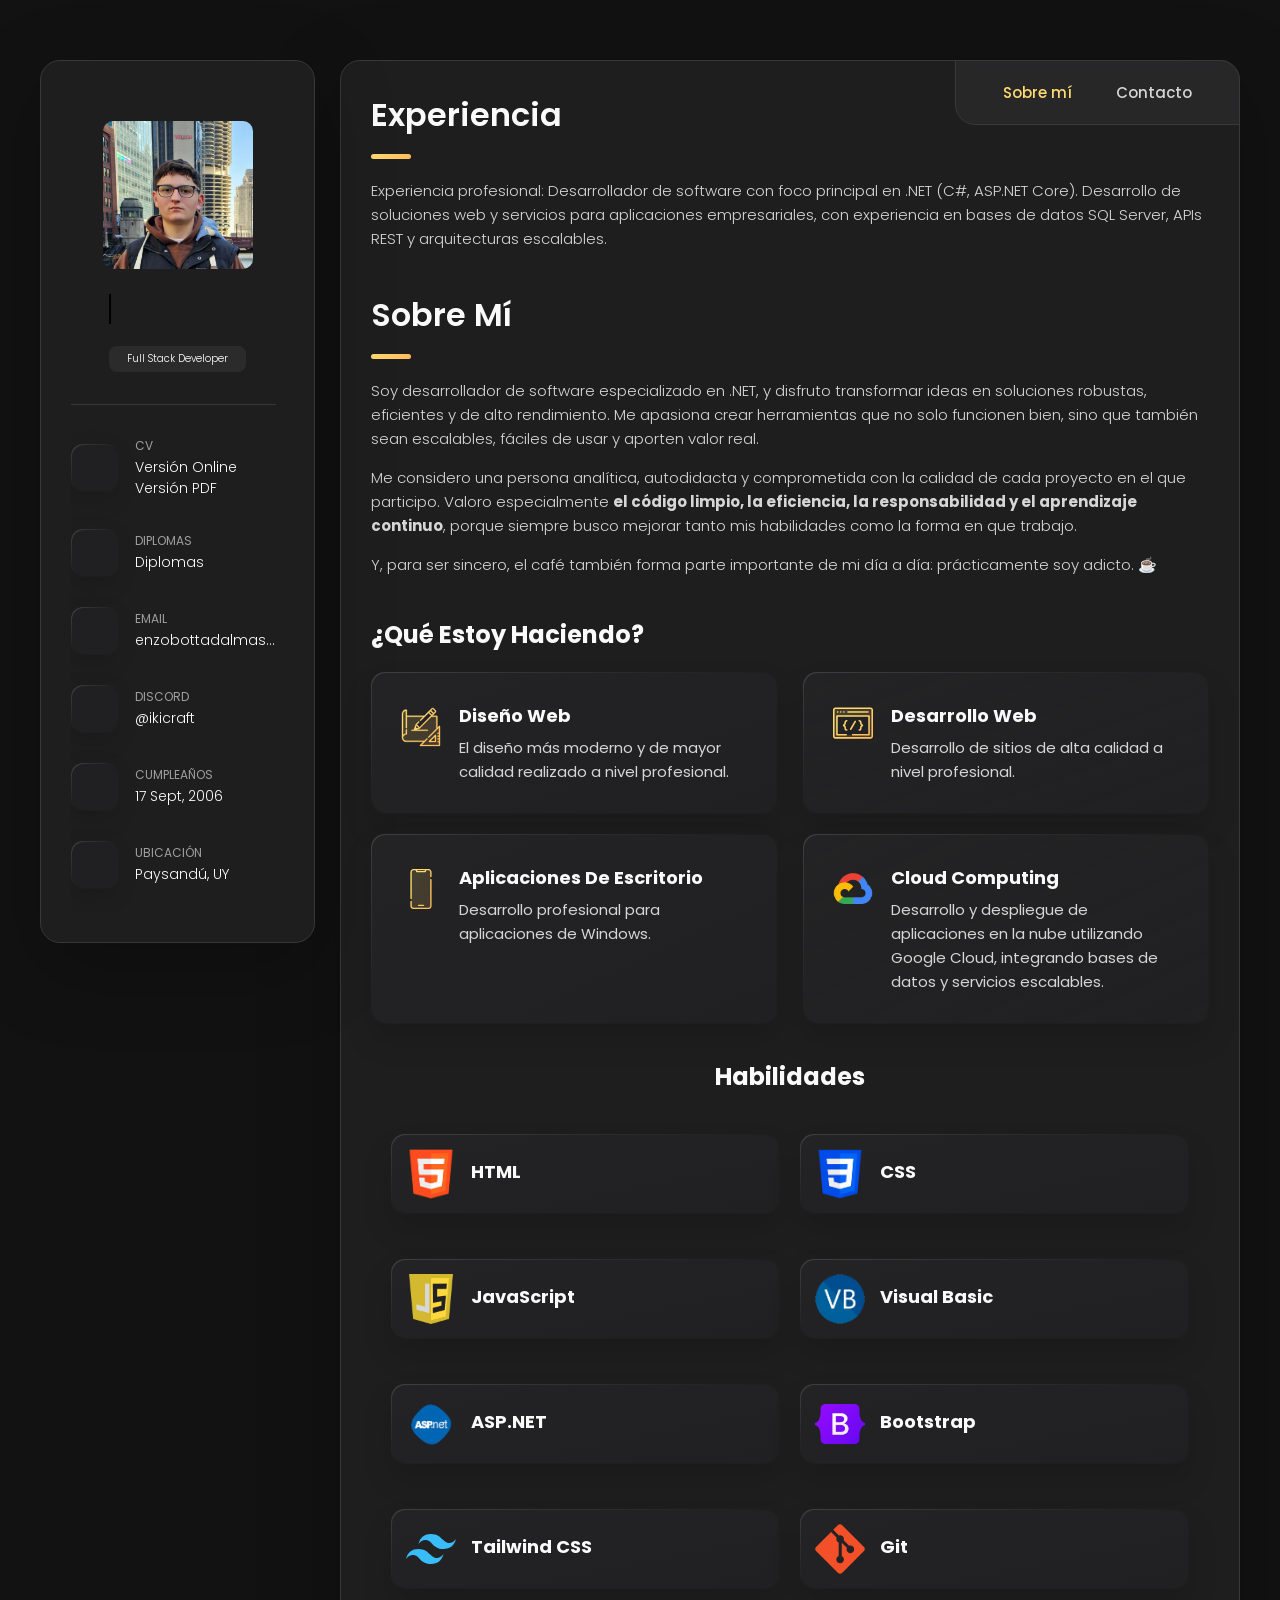
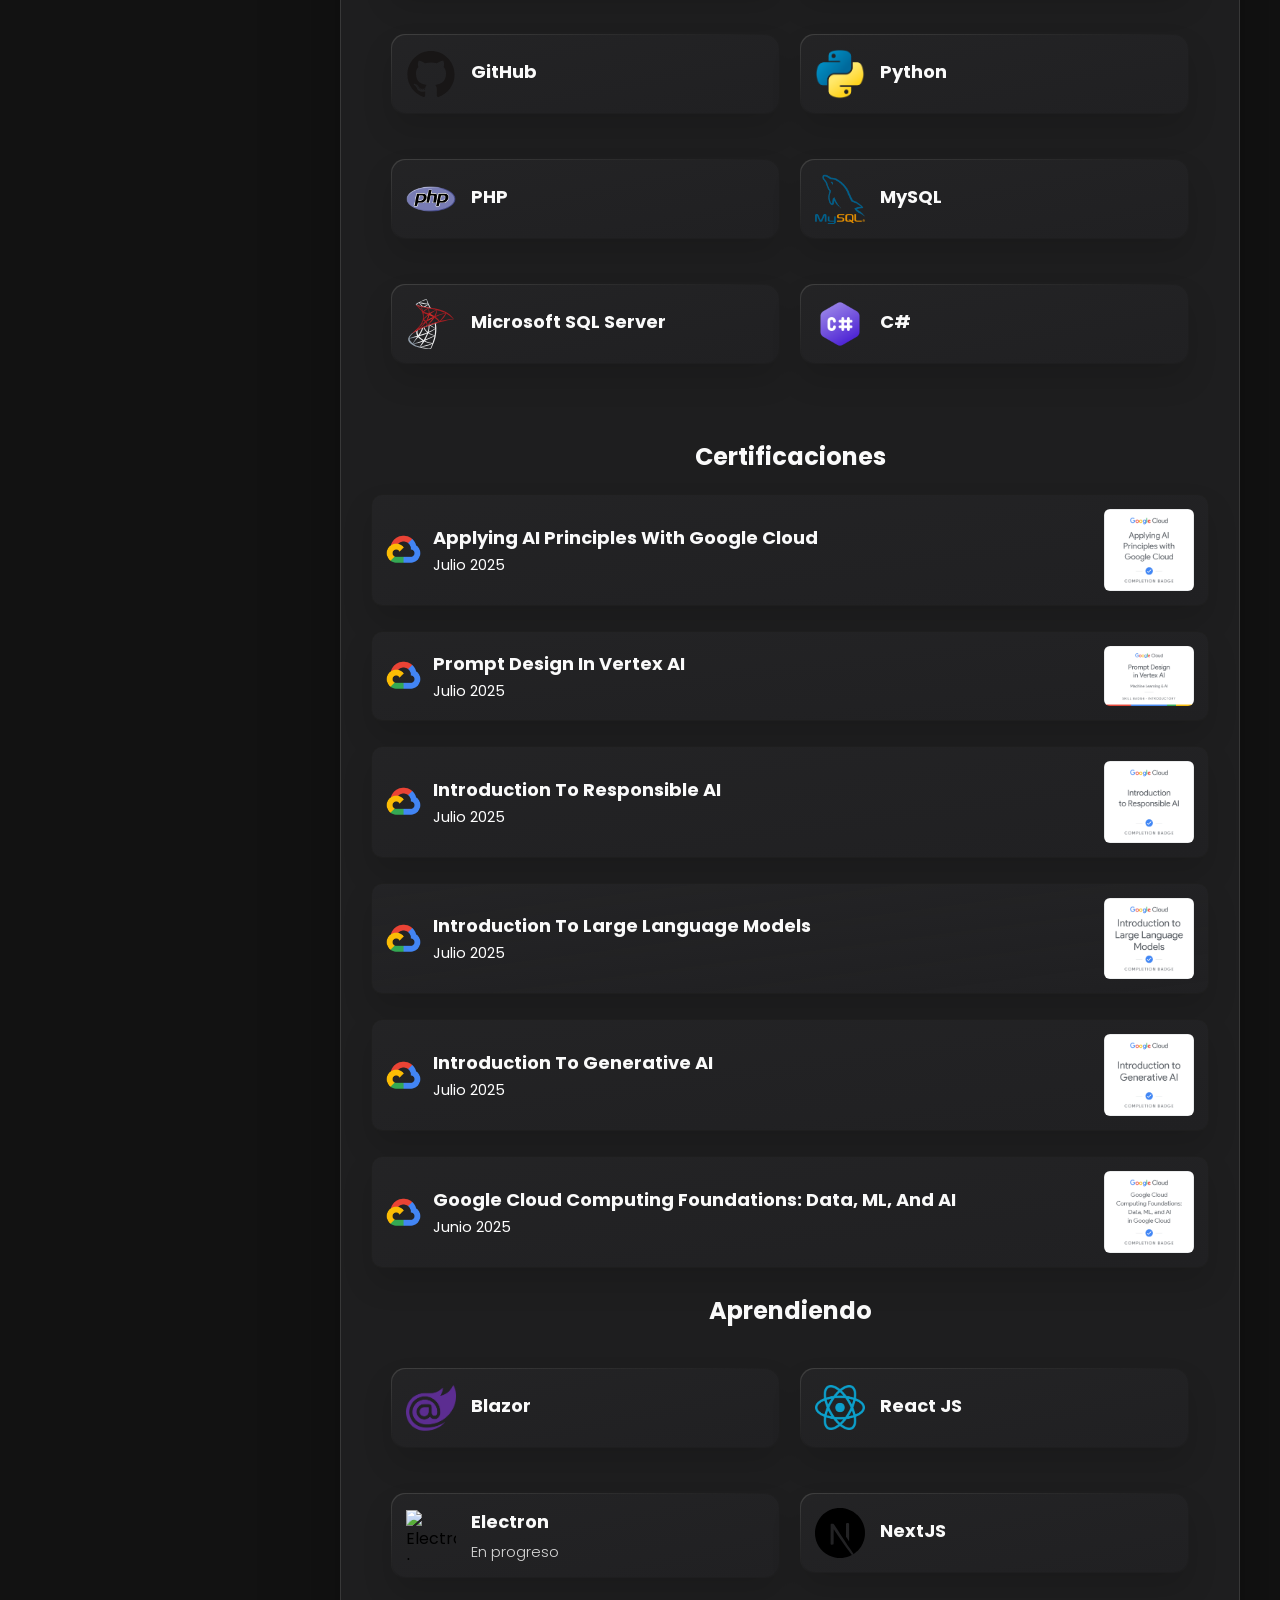
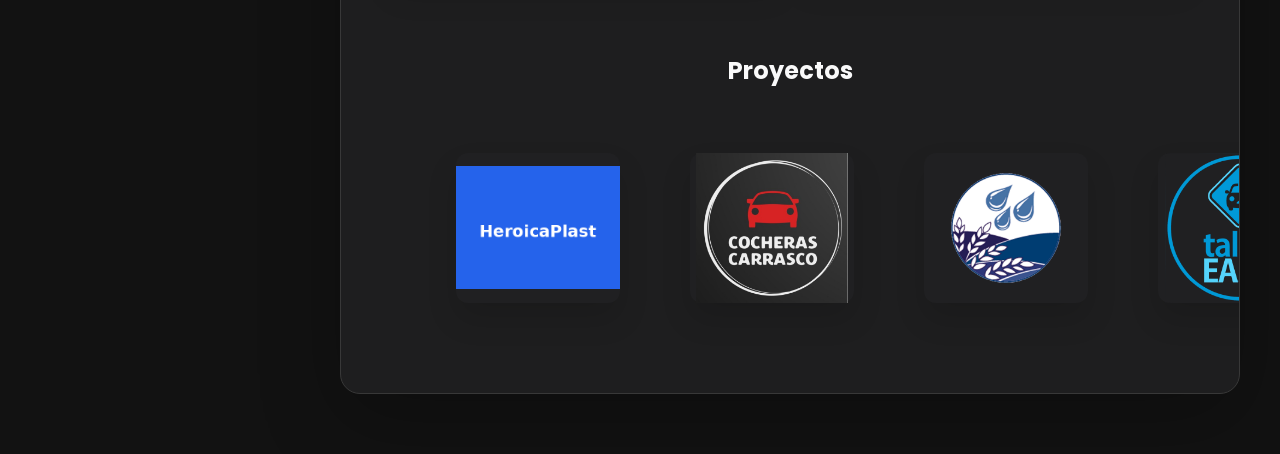
==== commit ed217f12: "Fix mobile sidebar cutoff, update content and add contact/project sections - Sidebar: fix expanded p" ====
--- a/src/index.html
+++ b/src/index.html
@@ -52,7 +52,7 @@
 
         <div class="info-content">
           <h1 class="name" title="Enzo Botta">Enzo Botta</h1>
-          <p style="font-size:10px;" class="title">Full Stack Developer | Cloud Enthusiast</p>
+          <p style="font-size:10px;" class="title">Full Stack Developer</p>
         </div>
 
         <button class="info_more-btn" data-sidebar-btn>
@@ -243,7 +243,13 @@
 
         <section class="about-text">
           <p>
-            Soy desarrollador de software con especialización en .NET, enfocando mi trabajo en soluciones robustas y de alto rendimiento. Me apasiona diseñar herramientas eficientes, escalables y fáciles de usar. Me considero una persona analítica, autodidacta y comprometida con la calidad del código. Mis valores de trabajo son: <strong>código limpio, eficiencia, responsabilidad y aprendizaje continuo</strong>.
+            Soy desarrollador de software especializado en .NET, y disfruto transformar ideas en soluciones robustas, eficientes y de alto rendimiento. Me apasiona crear herramientas que no solo funcionen bien, sino que también sean escalables, fáciles de usar y aporten valor real.
+          </p>
+          <p>
+            Me considero una persona analítica, autodidacta y comprometida con la calidad de cada proyecto en el que participo. Valoro especialmente <strong>el código limpio, la eficiencia, la responsabilidad y el aprendizaje continuo</strong>, porque siempre busco mejorar tanto mis habilidades como la forma en que trabajo.
+          </p>
+          <p>
+            Y, para ser sincero, el café también forma parte importante de mi día a día: prácticamente soy adicto. ☕
           </p>
         </section>
 
@@ -336,7 +342,7 @@
                 <img src="./assets/icons/html.png" alt="HTML Logo" class="skills-logo">
                 <div class="skills-details">
                   <h4 class="h4 skills-item-title">HTML</h4>
-                  <p class="skills-years">3 años de experiencia</p>
+                  <p class="skills-years"></p>
                 </div>
               </div>
             </li>
@@ -345,7 +351,7 @@
                 <img src="./assets/icons/css.png" alt="CSS Logo" class="skills-logo">
                 <div class="skills-details">
                   <h4 class="h4 skills-item-title">CSS</h4>
-                  <p class="skills-years">3 años de experiencia</p>
+                  <p class="skills-years"></p>
                 </div>
               </div>
             </li>
@@ -354,7 +360,7 @@
                 <img src="./assets/icons/js.png" alt="JavaScript Logo" class="skills-logo">
                 <div class="skills-details">
                   <h4 class="h4 skills-item-title">JavaScript</h4>
-                  <p class="skills-years">2 años de experiencia</p>
+                  <p class="skills-years"></p>
                 </div>
               </div>
             </li>
@@ -363,7 +369,7 @@
                 <img src="./assets/icons/vb.png" alt="Visual Basic Logo" class="skills-logo">
                 <div class="skills-details">
                   <h4 class="h4 skills-item-title">Visual Basic</h4>
-                  <p class="skills-years">3 años de experiencia</p>
+                  <p class="skills-years"></p>
                 </div>
               </div>
             </li>
@@ -372,7 +378,7 @@
                 <img src="./assets/icons/asp.png" alt="ASP.NET Logo" class="skills-logo">
                 <div class="skills-details">
                   <h4 class="h4 skills-item-title">ASP.NET</h4>
-                  <p class="skills-years">3 años de experiencia</p>
+                  <p class="skills-years"></p>
                 </div>
               </div>
             </li>
@@ -381,7 +387,7 @@
                 <img src="./assets/icons/Bootstrap.png" alt="Bootstrap Logo" class="skills-logo">
                 <div class="skills-details">
                   <h4 class="h4 skills-item-title">Bootstrap</h4>
-                  <p class="skills-years">3 años de experiencia</p>
+                  <p class="skills-years"></p>
                 </div>
               </div>
             </li>
@@ -390,7 +396,7 @@
                 <img src="./assets/icons/tailwindcss.svg" alt="Tailwind CSS Logo" class="skills-logo">
                 <div class="skills-details">
                   <h4 class="h4 skills-item-title">Tailwind CSS</h4>
-                  <p class="skills-years">1 año de experiencia</p>
+                  <p class="skills-years"></p>
                 </div>
               </div>
             </li>
@@ -399,7 +405,7 @@
                 <img src="./assets/icons/git.svg" alt="Git Logo" class="skills-logo">
                 <div class="skills-details">
                   <h4 class="h4 skills-item-title">Git</h4>
-                  <p class="skills-years">2 años de experiencia</p>
+                  <p class="skills-years"></p>
                 </div>
               </div>
             </li>
@@ -408,7 +414,7 @@
                 <img src="./assets/icons/github.svg" alt="GitHub Logo" class="skills-logo">
                 <div class="skills-details">
                   <h4 class="h4 skills-item-title">GitHub</h4>
-                  <p class="skills-years">2 años de experiencia</p>
+                  <p class="skills-years"></p>
                 </div>
               </div>
             </li>
@@ -417,7 +423,7 @@
                 <img src="./assets/icons/python.png" alt="Python Logo" class="skills-logo">
                 <div class="skills-details">
                   <h4 class="h4 skills-item-title">Python</h4>
-                  <p class="skills-years">1 año de experiencia</p>
+                  <p class="skills-years"></p>
                 </div>
               </div>
             </li>
@@ -426,7 +432,7 @@
                 <img src="./assets/icons/php.png" alt="PHP Logo" class="skills-logo">
                 <div class="skills-details">
                   <h4 class="h4 skills-item-title">PHP</h4>
-                  <p class="skills-years">1 año de experiencia</p>
+                  <p class="skills-years"></p>
                 </div>
               </div>
             </li>
@@ -435,7 +441,7 @@
                 <img src="./assets/icons/mysql.png" alt="MySQL Logo" class="skills-logo">
                 <div class="skills-details">
                   <h4 class="h4 skills-item-title">MySQL</h4>
-                  <p class="skills-years">3 años de experiencia</p>
+                  <p class="skills-years"></p>
                 </div>
               </div>
             </li>
@@ -444,7 +450,16 @@
                 <img src="./assets/icons/mssql.svg" alt="Microsoft SQL Server Logo" class="skills-logo">
                 <div class="skills-details">
                   <h4 class="h4 skills-item-title">Microsoft SQL Server</h4>
-                  <p class="skills-years">2 años de experiencia</p>
+                  <p class="skills-years"></p>
+                </div>
+              </div>
+            </li>
+            <li class="skills-item">
+              <div class="content-card">
+                <img src="./assets/icons/CSharp.png" alt="CSharp Logo" class="skills-logo">
+                <div class="skills-details">
+                  <h4 class="h4 skills-item-title">C#</h4>
+                  <p class="skills-years"></p>
                 </div>
               </div>
             </li>
@@ -578,15 +593,6 @@
             </li>
             <li class="skills-item">
               <div class="content-card">
-                <img src="./assets/icons/CSharp.png" alt="CSharp Logo" class="skills-logo">
-                <div class="skills-details">
-                  <h4 class="h4 skills-item-title">C#</h4>
-                  <p class="skills-years"></p>
-                </div>
-              </div>
-            </li>
-            <li class="skills-item">
-              <div class="content-card">
                 <img src="./assets/icons/ReactLogo.png" alt="React Logo" class="skills-logo">
                 <div class="skills-details">
                   <h4 class="h4 skills-item-title">React JS</h4>
@@ -641,10 +647,23 @@
               data-info="Taller EASY es un sistema web para talleres de vehículos. Sitio: https://tallereasy.com">
               <img src="./assets/images/tallereasy.png" alt="Taller Easy">
             </li>
+            <li class="clients-item" data-info="Es una aplicacion de Windows para capturas de pantalla con diversas configuraciones. Entre ellas se incluyen la seleccion de area para la captura y la anotacion, la coloracion, la insercion de flechas y recuadros, entre otras. Ademas, cuenta con una funcion destacada que permite copiar texto que aparece en la pantalla, por ejemplo para extraer texto de una imagen.">
+              <img src="./assets/images/shotmaker.png" alt="SHOTMAKER">
+            </li>
 
             <li class="clients-item"
               data-info="CS DELFÍN es un sistema para club deportivo de Fray Bentos: control de socios, cuotas, productos y ventas. Sitio: https://csddelfin.com.uy">
               <img src="./assets/images/csdelfin.png" alt="CS DELFÍN">
+            </li>
+
+            <li class="clients-item"
+              data-info="clubEASY es un sistema de gestión para clubes: control de socios, cuotas, actividades y comunicaciones en un solo lugar.">
+              <img src="./assets/images/clubeasy-logo.png" alt="clubEASY">
+            </li>
+
+            <li class="clients-item"
+              data-info="autoEASY es un sistema de gestión para automotoras: stock de vehículos, ventas, clientes y seguimiento comercial.">
+              <img src="./assets/images/autoeasy-logo.png" alt="autoEASY">
             </li>
 
           </ul>
@@ -671,37 +690,24 @@
           <h2 class="h2 article-title">Contacto</h2>
         </header>
 
-        <section class="mapbox" data-mapbox>
-          <figure>
-            <iframe
-              src="https://www.google.com/maps/embed?pb=!1m18!1m12!1m3!1d110739.06312260859!2d-58.17184629762718!3d-32.32212077375865!2m3!1f0!2f0!3f0!3m2!1i1024!2i768!4f13.1!3m3!1m2!1s0x95a1633b678e0523%3A0x7e4b5a66193d8bf3!2sPaysand%C3%BA%2C%20Uruguay!5e0!3m2!1ses-419!2suy!4v1716336597824!5m2!1ses-419!2suy"
-              width="400" height="300" style="border:0;" allowfullscreen="" loading="lazy"
-              referrerpolicy="no-referrer-when-downgrade">
-            </iframe>
-          </figure>
-        </section>
-
         <section class="contact-form">
 
-          <h3 class="h3 form-title">Formulario de contacto</h3>
-
-          <form action="#" class="form" data-form>
-
-            <div class="input-wrapper">
-              <input type="text" name="fullname" class="form-input" placeholder="Nombre completo" required
-                data-form-input>
-
-              <input type="email" name="email" class="form-input" placeholder="Email" required data-form-input>
-            </div>
-
-            <textarea name="message" class="form-input" placeholder="Mensaje" required data-form-input></textarea>
-
-            <button class="form-btn" type="submit" disabled data-form-btn>
-              <ion-icon name="paper-plane"></ion-icon>
-              <span>Enviar mensaje (próximamente...)</span>
-            </button>
-
-          </form>
+          <h3 class="h3 form-title">¿Hablamos?</h3>
+
+          <div class="contact-cta-list">
+
+            <a href="mailto:enzobottadalmas@gmail.com" class="form-btn">
+              <ion-icon name="mail-outline"></ion-icon>
+              <span>Escribime un email</span>
+            </a>
+
+            <a href="https://wa.me/59898316158?text=Hola%20Enzo!%20Vi%20tu%20portfolio%20y%20me%20gustar%C3%ADa%20contactarte."
+              class="form-btn" target="_blank" rel="noopener">
+              <ion-icon name="logo-whatsapp"></ion-icon>
+              <span>Escribime por WhatsApp</span>
+            </a>
+
+          </div>
 
         </section>
 
--- a/src/assets/css/style.css
+++ b/src/assets/css/style.css
@@ -446,7 +446,8 @@
 }
 
 .sidebar.active {
-  max-height: 405px;
+  max-height: 90vh;
+  overflow-y: auto;
 }
 
 .sidebar-info {
@@ -1536,6 +1537,16 @@
   margin-bottom: 10px;
 }
 
+.contact-cta-list {
+  display: flex;
+  flex-direction: column;
+  gap: 15px;
+}
+
+.contact-cta-list .form-btn {
+  text-transform: none;
+}
+
 .form-title {
   margin-bottom: 20px;
 }
@@ -1752,7 +1763,8 @@
   }
 
   .sidebar.active {
-    max-height: 584px;
+    max-height: 90vh;
+    overflow-y: auto;
   }
 
   .sidebar-info {
@@ -2557,7 +2569,7 @@
 /* Mobile improvements for better readability and layout */
 @media (max-width: 1024px) {
   main { display: block; }
-  .sidebar { max-height: none; height: auto; width: 100%; }
+  .sidebar { width: 100%; }
   .main-content { width: 100%; margin: 0; padding: 0 8px; }
 }
 
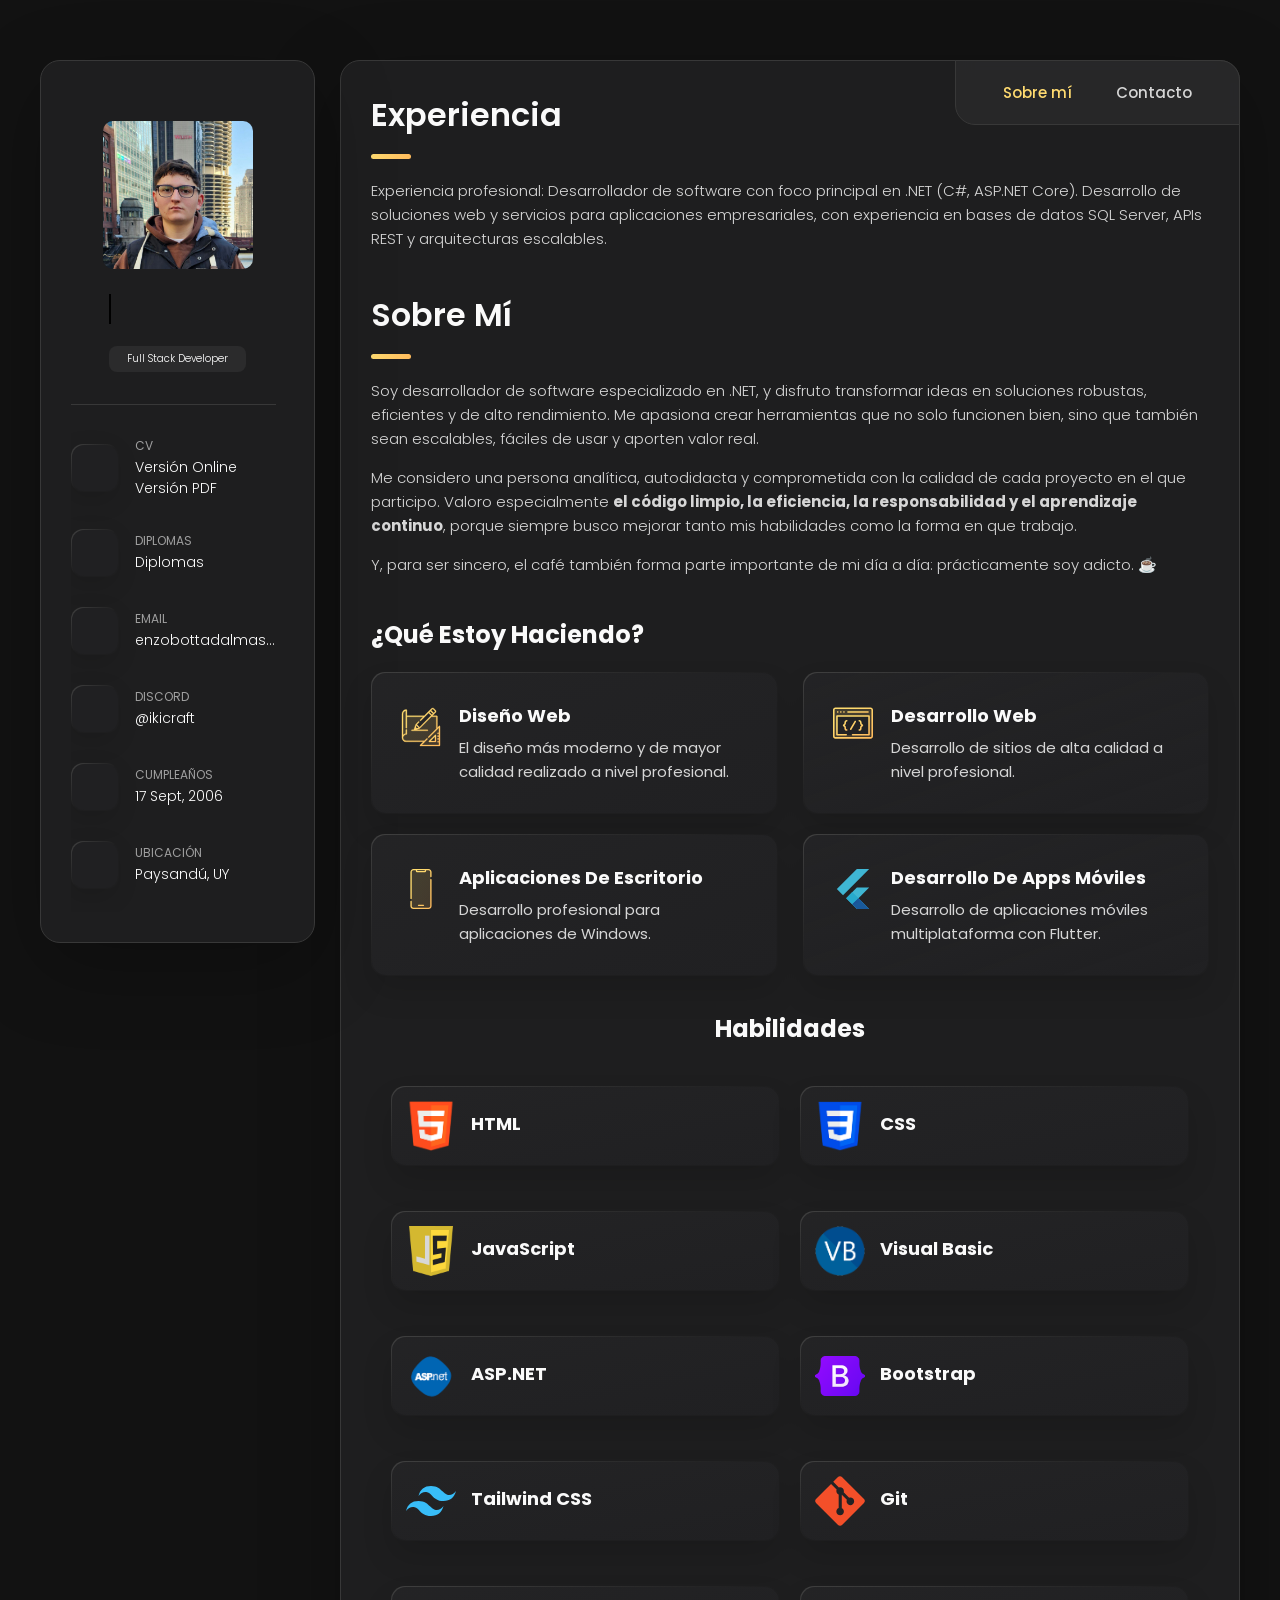
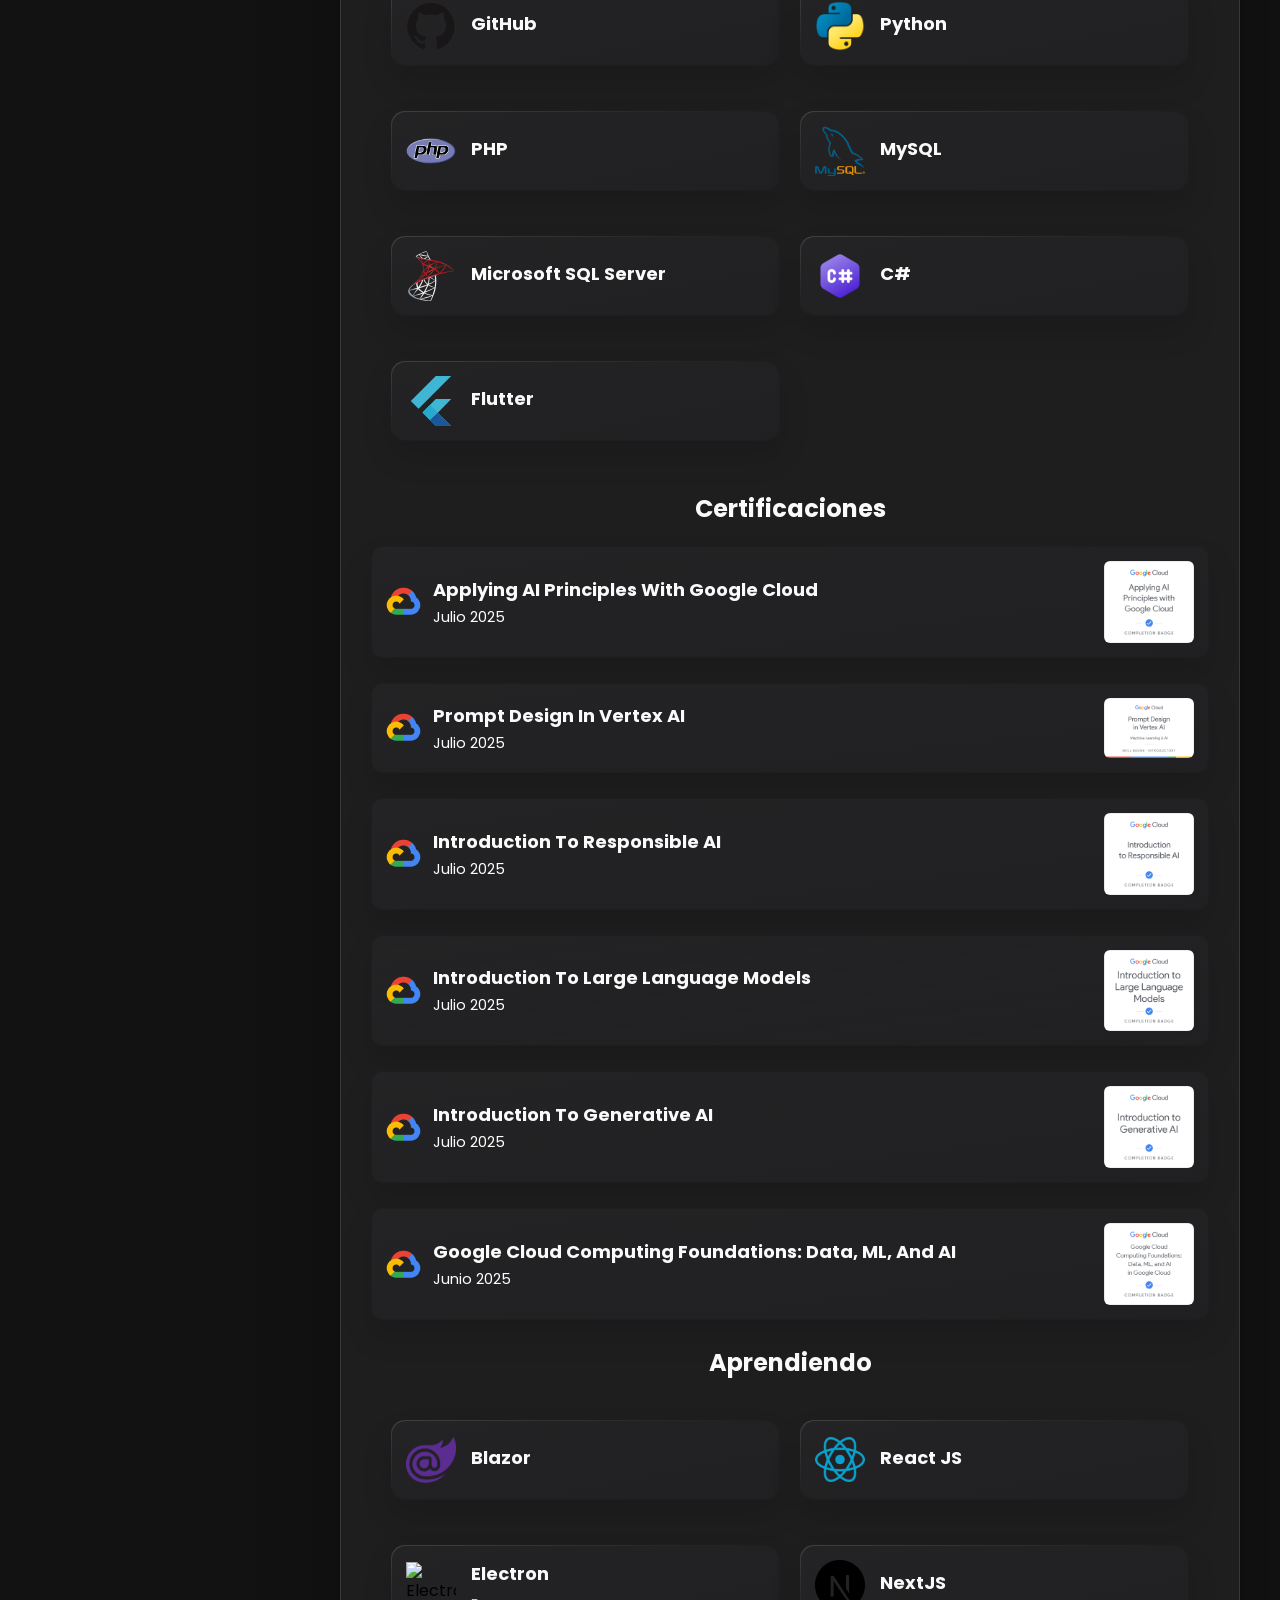
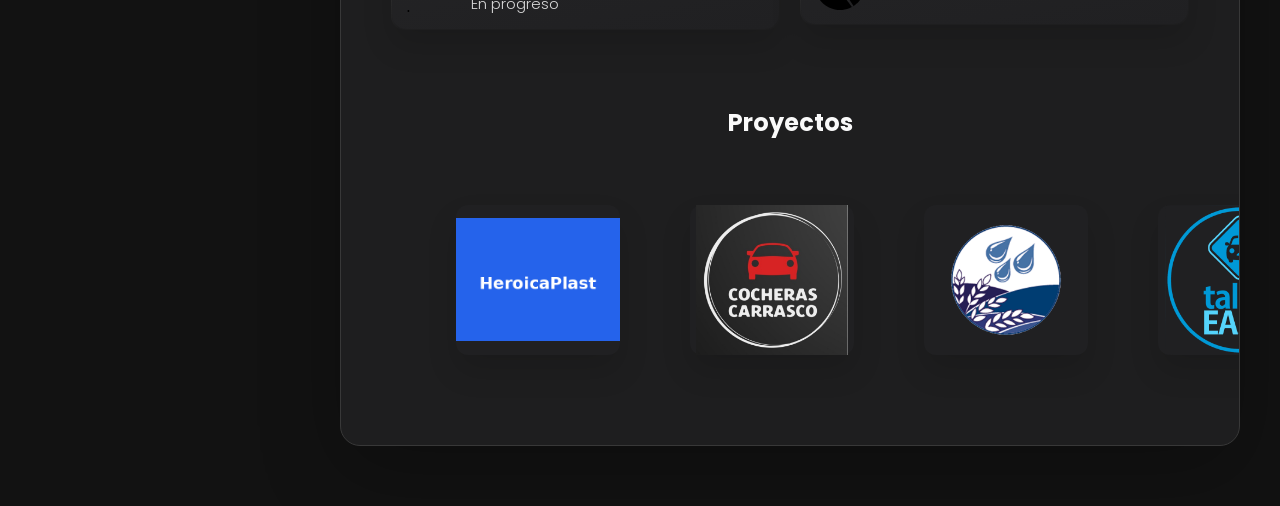
==== commit 924136ef: "Replace Cloud Computing with mobile apps (Flutter), add Flutter skill - "¿Qué estoy haciendo?": repl" ====
--- a/src/index.html
+++ b/src/index.html
@@ -314,13 +314,12 @@
 
             <li class="service-item">
               <div class="service-icon-box">
-                <img src="./assets/icons/googlecloud.png" alt="Cloud icon" width="40">
+                <img src="./assets/icons/flutter.svg" alt="Flutter icon" width="40">
               </div>
               <div class="service-content-box">
-                <h4 class="h4 service-item-title">Cloud Computing</h4>
+                <h4 class="h4 service-item-title">Desarrollo de Apps Móviles</h4>
                 <p class="service-item-text">
-                  Desarrollo y despliegue de aplicaciones en la nube utilizando Google Cloud, integrando bases de datos
-                  y servicios escalables.
+                  Desarrollo de aplicaciones móviles multiplataforma con Flutter.
                 </p>
               </div>
             </li>
@@ -459,6 +458,15 @@
                 <img src="./assets/icons/CSharp.png" alt="CSharp Logo" class="skills-logo">
                 <div class="skills-details">
                   <h4 class="h4 skills-item-title">C#</h4>
+                  <p class="skills-years"></p>
+                </div>
+              </div>
+            </li>
+            <li class="skills-item">
+              <div class="content-card">
+                <img src="./assets/icons/flutter.svg" alt="Flutter Logo" class="skills-logo">
+                <div class="skills-details">
+                  <h4 class="h4 skills-item-title">Flutter</h4>
                   <p class="skills-years"></p>
                 </div>
               </div>
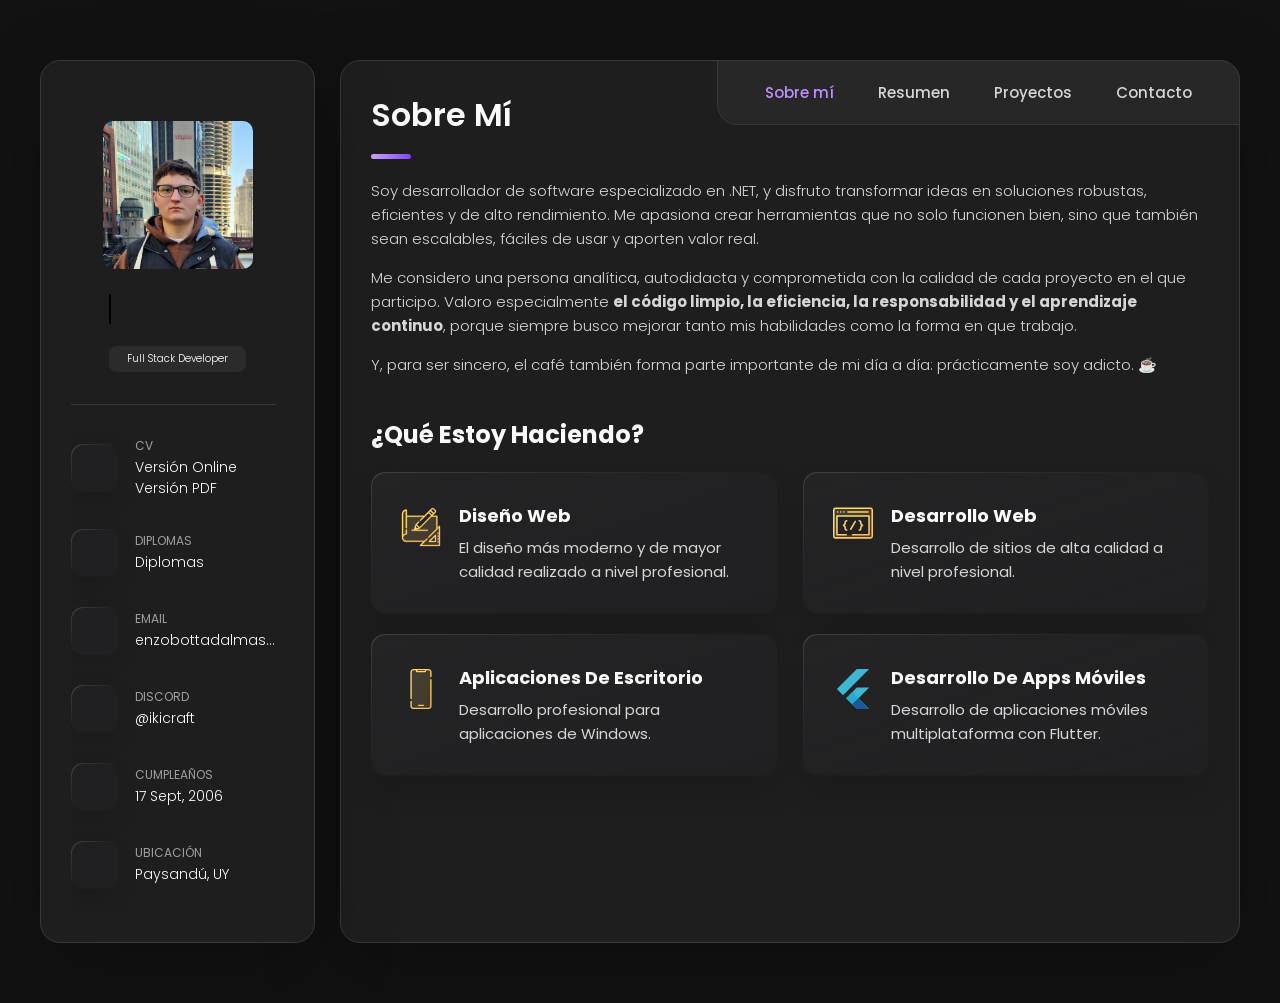
==== commit f90686a6: "Redesign: purple accent, split content into tabs, trim certifications - Color: replace the yellow/go" ====
--- a/src/index.html
+++ b/src/index.html
@@ -1,14 +1,14 @@
 <!DOCTYPE html>
-<html lang="en">
+<html lang="es">
 
 <head>
   <meta charset="UTF-8">
   <meta http-equiv="X-UA-Compatible" content="IE=edge">
   <meta name="viewport" content="width=device-width, initial-scale=1.0">
   <title>Enzo Botta - Portfolio</title>
-  <meta name="description" content="Portfolio de Enzo Botta: Desarrollador Full Stack y Cloud. Proyectos y experiencias. Contacto incluido." />
+  <meta name="description" content="Portfolio de Enzo Botta: Desarrollador Full Stack (.NET) y de Apps Móviles (Flutter). Proyectos y experiencias. Contacto incluido." />
   <meta property="og:title" content="Enzo Botta - Portfolio" />
-  <meta property="og:description" content="Desarrollador Full Stack con experiencia en web, móvil y cloud. Proyectos destacados y experiencia profesional." />
+  <meta property="og:description" content="Desarrollador Full Stack con experiencia en web, apps móviles (Flutter) y desarrollo .NET. Proyectos destacados y experiencia profesional." />
   <meta property="og:type" content="website" />
   <meta property="og:image" content="./assets/images/logo.svg" />
 
@@ -137,7 +137,7 @@
             <div class="contact-info">
               <p class="contact-title">Cumpleaños</p>
 
-              <time datetime="1982-06-23">17 Sept, 2006</time>
+              <time datetime="2006-09-17">17 Sept, 2006</time>
             </div>
 
           </li>
@@ -209,6 +209,12 @@
             <button class="navbar-link active" data-nav-link>Sobre mí</button>
           </li>
           <li class="navbar-item">
+            <button class="navbar-link" data-nav-link>Resumen</button>
+          </li>
+          <li class="navbar-item">
+            <button class="navbar-link" data-nav-link>Proyectos</button>
+          </li>
+          <li class="navbar-item">
             <button class="navbar-link" data-nav-link>Contacto</button>
           </li>
 
@@ -225,17 +231,7 @@
         - #ABOUT
       -->
 
-      <article class="about  active" data-page="sobre mí">
-
-        <header>
-          <h2 class="h2 article-title">Experiencia</h2>
-        </header>
-
-        <section class="about-text">
-          <p>
-            Experiencia profesional: Desarrollador de software con foco principal en .NET (C#, ASP.NET Core). Desarrollo de soluciones web y servicios para aplicaciones empresariales, con experiencia en bases de datos SQL Server, APIs REST y arquitecturas escalables.
-          </p>
-        </section>
+      <article class="about active" data-page="sobre mí">
 
         <header>
           <h2 class="h2 article-title">Sobre mí</h2>
@@ -267,8 +263,7 @@
             <li class="service-item">
 
               <div class="service-icon-box">
-                <img src="./assets/images/icon-design.svg
-                " alt="design icon" width="40">
+                <img src="./assets/images/icon-design.svg" alt="design icon" width="40">
               </div>
 
               <div class="service-content-box">
@@ -329,13 +324,67 @@
 
         </section>
 
+      </article>
+
+      <!--
+        - #RESUME
+      -->
+
+      <article class="resume" data-page="resumen">
+
+        <header>
+          <h2 class="h2 article-title">Experiencia</h2>
+        </header>
+
+        <section class="about-text">
+          <p>
+            Experiencia profesional: Desarrollador de software con foco principal en .NET (C#, ASP.NET Core). Desarrollo de soluciones web y servicios para aplicaciones empresariales, con experiencia en bases de datos SQL Server, APIs REST y arquitecturas escalables.
+          </p>
+        </section>
+
 
         <!--
           - skills
         -->
         <section class="skills">
           <h3 class="h3 skills-title">Habilidades</h3>
-      <ul class="skills-list">
+          <ul class="skills-list">
+            <li class="skills-item">
+              <div class="content-card">
+                <img src="./assets/icons/CSharp.png" alt="CSharp Logo" class="skills-logo">
+                <div class="skills-details">
+                  <h4 class="h4 skills-item-title">C#</h4>
+                  <p class="skills-years"></p>
+                </div>
+              </div>
+            </li>
+            <li class="skills-item">
+              <div class="content-card">
+                <img src="./assets/icons/asp.png" alt="ASP.NET Logo" class="skills-logo">
+                <div class="skills-details">
+                  <h4 class="h4 skills-item-title">ASP.NET</h4>
+                  <p class="skills-years"></p>
+                </div>
+              </div>
+            </li>
+            <li class="skills-item">
+              <div class="content-card">
+                <img src="./assets/icons/mssql.svg" alt="Microsoft SQL Server Logo" class="skills-logo">
+                <div class="skills-details">
+                  <h4 class="h4 skills-item-title">Microsoft SQL Server</h4>
+                  <p class="skills-years"></p>
+                </div>
+              </div>
+            </li>
+            <li class="skills-item">
+              <div class="content-card">
+                <img src="./assets/icons/flutter.svg" alt="Flutter Logo" class="skills-logo">
+                <div class="skills-details">
+                  <h4 class="h4 skills-item-title">Flutter</h4>
+                  <p class="skills-years"></p>
+                </div>
+              </div>
+            </li>
             <li class="skills-item">
               <div class="content-card">
                 <img src="./assets/icons/html.png" alt="HTML Logo" class="skills-logo">
@@ -365,226 +414,78 @@
             </li>
             <li class="skills-item">
               <div class="content-card">
+                <img src="./assets/icons/Bootstrap.png" alt="Bootstrap Logo" class="skills-logo">
+                <div class="skills-details">
+                  <h4 class="h4 skills-item-title">Bootstrap</h4>
+                  <p class="skills-years"></p>
+                </div>
+              </div>
+            </li>
+            <li class="skills-item">
+              <div class="content-card">
+                <img src="./assets/icons/tailwindcss.svg" alt="Tailwind CSS Logo" class="skills-logo">
+                <div class="skills-details">
+                  <h4 class="h4 skills-item-title">Tailwind CSS</h4>
+                  <p class="skills-years"></p>
+                </div>
+              </div>
+            </li>
+            <li class="skills-item">
+              <div class="content-card">
+                <img src="./assets/icons/mysql.png" alt="MySQL Logo" class="skills-logo">
+                <div class="skills-details">
+                  <h4 class="h4 skills-item-title">MySQL</h4>
+                  <p class="skills-years"></p>
+                </div>
+              </div>
+            </li>
+            <li class="skills-item">
+              <div class="content-card">
+                <img src="./assets/icons/git.svg" alt="Git Logo" class="skills-logo">
+                <div class="skills-details">
+                  <h4 class="h4 skills-item-title">Git</h4>
+                  <p class="skills-years"></p>
+                </div>
+              </div>
+            </li>
+            <li class="skills-item">
+              <div class="content-card">
+                <img src="./assets/icons/github.svg" alt="GitHub Logo" class="skills-logo">
+                <div class="skills-details">
+                  <h4 class="h4 skills-item-title">GitHub</h4>
+                  <p class="skills-years"></p>
+                </div>
+              </div>
+            </li>
+            <li class="skills-item">
+              <div class="content-card">
+                <img src="./assets/icons/python.png" alt="Python Logo" class="skills-logo">
+                <div class="skills-details">
+                  <h4 class="h4 skills-item-title">Python</h4>
+                  <p class="skills-years"></p>
+                </div>
+              </div>
+            </li>
+            <li class="skills-item">
+              <div class="content-card">
+                <img src="./assets/icons/php.png" alt="PHP Logo" class="skills-logo">
+                <div class="skills-details">
+                  <h4 class="h4 skills-item-title">PHP</h4>
+                  <p class="skills-years"></p>
+                </div>
+              </div>
+            </li>
+            <li class="skills-item">
+              <div class="content-card">
                 <img src="./assets/icons/vb.png" alt="Visual Basic Logo" class="skills-logo">
                 <div class="skills-details">
                   <h4 class="h4 skills-item-title">Visual Basic</h4>
-                  <p class="skills-years"></p>
-                </div>
-              </div>
-            </li>
-            <li class="skills-item">
-              <div class="content-card">
-                <img src="./assets/icons/asp.png" alt="ASP.NET Logo" class="skills-logo">
-                <div class="skills-details">
-                  <h4 class="h4 skills-item-title">ASP.NET</h4>
-                  <p class="skills-years"></p>
-                </div>
-              </div>
-            </li>
-            <li class="skills-item">
-              <div class="content-card">
-                <img src="./assets/icons/Bootstrap.png" alt="Bootstrap Logo" class="skills-logo">
-                <div class="skills-details">
-                  <h4 class="h4 skills-item-title">Bootstrap</h4>
-                  <p class="skills-years"></p>
-                </div>
-              </div>
-            </li>
-            <li class="skills-item">
-              <div class="content-card">
-                <img src="./assets/icons/tailwindcss.svg" alt="Tailwind CSS Logo" class="skills-logo">
-                <div class="skills-details">
-                  <h4 class="h4 skills-item-title">Tailwind CSS</h4>
-                  <p class="skills-years"></p>
-                </div>
-              </div>
-            </li>
-            <li class="skills-item">
-              <div class="content-card">
-                <img src="./assets/icons/git.svg" alt="Git Logo" class="skills-logo">
-                <div class="skills-details">
-                  <h4 class="h4 skills-item-title">Git</h4>
-                  <p class="skills-years"></p>
-                </div>
-              </div>
-            </li>
-            <li class="skills-item">
-              <div class="content-card">
-                <img src="./assets/icons/github.svg" alt="GitHub Logo" class="skills-logo">
-                <div class="skills-details">
-                  <h4 class="h4 skills-item-title">GitHub</h4>
-                  <p class="skills-years"></p>
-                </div>
-              </div>
-            </li>
-            <li class="skills-item">
-              <div class="content-card">
-                <img src="./assets/icons/python.png" alt="Python Logo" class="skills-logo">
-                <div class="skills-details">
-                  <h4 class="h4 skills-item-title">Python</h4>
-                  <p class="skills-years"></p>
-                </div>
-              </div>
-            </li>
-            <li class="skills-item">
-              <div class="content-card">
-                <img src="./assets/icons/php.png" alt="PHP Logo" class="skills-logo">
-                <div class="skills-details">
-                  <h4 class="h4 skills-item-title">PHP</h4>
-                  <p class="skills-years"></p>
-                </div>
-              </div>
-            </li>
-            <li class="skills-item">
-              <div class="content-card">
-                <img src="./assets/icons/mysql.png" alt="MySQL Logo" class="skills-logo">
-                <div class="skills-details">
-                  <h4 class="h4 skills-item-title">MySQL</h4>
-                  <p class="skills-years"></p>
-                </div>
-              </div>
-            </li>
-            <li class="skills-item">
-              <div class="content-card">
-                <img src="./assets/icons/mssql.svg" alt="Microsoft SQL Server Logo" class="skills-logo">
-                <div class="skills-details">
-                  <h4 class="h4 skills-item-title">Microsoft SQL Server</h4>
-                  <p class="skills-years"></p>
-                </div>
-              </div>
-            </li>
-            <li class="skills-item">
-              <div class="content-card">
-                <img src="./assets/icons/CSharp.png" alt="CSharp Logo" class="skills-logo">
-                <div class="skills-details">
-                  <h4 class="h4 skills-item-title">C#</h4>
-                  <p class="skills-years"></p>
-                </div>
-              </div>
-            </li>
-            <li class="skills-item">
-              <div class="content-card">
-                <img src="./assets/icons/flutter.svg" alt="Flutter Logo" class="skills-logo">
-                <div class="skills-details">
-                  <h4 class="h4 skills-item-title">Flutter</h4>
                   <p class="skills-years"></p>
                 </div>
               </div>
             </li>
           </ul>
         </section>
-
-
-        <!--
-          - certifications
-        -->
-        <section class="certifications">
-          <h3 class="h3 skills-title">Certificaciones</h3>
-          <ul class="certifications-list">
-
-            <li class="certifications-item">
-              <div class="content-card cert-card">
-                <div class="cert-left">
-                  <img src="./assets/icons/googlecloud.png" alt="Google Cloud Logo" class="cert-logo">
-                  <div class="skills-details">
-                    <h4 class="h4 certifications-item-title">Applying AI Principles With Google Cloud</h4>
-                    <p class="cert-date">Julio 2025</p>
-                  </div>
-                </div>
-                <div class="cert-right">
-                  <img src="./assets/certs/applying-ai.png" alt="Badge Applying AI" class="cert-badge">
-                </div>
-              </div>
-              <br>
-            </li>
-
-            <li class="certifications-item">
-              <div class="content-card cert-card">
-                <div class="cert-left">
-                  <img src="./assets/icons/googlecloud.png" alt="Google Cloud Logo" class="cert-logo">
-                  <div class="skills-details">
-                    <h4 class="h4 certifications-item-title">Prompt Design in Vertex AI</h4>
-                    <p class="cert-date">Julio 2025</p>
-                  </div>
-                </div>
-                <div class="cert-right">
-                  <img src="./assets/certs/prompt-design.png" alt="Badge Prompt Design" class="cert-badge">
-                </div>
-              </div>
-              <br>
-            </li>
-
-            <li class="certifications-item">
-              <div class="content-card cert-card">
-                <div class="cert-left">
-                  <img src="./assets/icons/googlecloud.png" alt="Google Cloud Logo" class="cert-logo">
-                  <div class="skills-details">
-                    <h4 class="h4 certifications-item-title">Introduction To Responsible AI</h4>
-                    <p class="cert-date">Julio 2025</p>
-                  </div>
-                </div>
-                <div class="cert-right">
-                  <img src="./assets/certs/responsible-ai.png" alt="Badge Responsible AI" class="cert-badge">
-                </div>
-              </div>
-              <br>
-            </li>
-
-            <li class="certifications-item">
-              <div class="content-card cert-card">
-                <div class="cert-left">
-                  <img src="./assets/icons/googlecloud.png" alt="Google Cloud Logo" class="cert-logo">
-                  <div class="skills-details">
-                    <h4 class="h4 certifications-item-title">Introduction To Large Language Models</h4>
-                    <p class="cert-date">Julio 2025</p>
-                  </div>
-                </div>
-                <div class="cert-right">
-                  <img src="./assets/certs/llm.png" alt="Badge Large Language Models" class="cert-badge">
-                </div>
-              </div>
-              <br>
-            </li>
-
-            <li class="certifications-item">
-              <div class="content-card cert-card">
-                <div class="cert-left">
-                  <img src="./assets/icons/googlecloud.png" alt="Google Cloud Logo" class="cert-logo">
-                  <div class="skills-details">
-                    <h4 class="h4 certifications-item-title">Introduction To Generative AI</h4>
-                    <p class="cert-date">Julio 2025</p>
-                  </div>
-                </div>
-                <div class="cert-right">
-                  <img src="./assets/certs/gen-ai.png" alt="Badge Generative AI" class="cert-badge">
-                </div>
-              </div>
-              <br>
-            </li>
-
-            <li class="certifications-item">
-              <div class="content-card cert-card">
-                <div class="cert-left">
-                  <img src="./assets/icons/googlecloud.png" alt="Google Cloud Logo" class="cert-logo">
-                  <div class="skills-details">
-                    <h4 class="h4 certifications-item-title">
-                      Google Cloud Computing Foundations: Data, ML, and AI
-                    </h4>
-                    <p class="cert-date">Junio 2025</p>
-                  </div>
-                </div>
-                <div class="cert-right">
-                  <img src="./assets/certs/cloud-foundations.png" alt="Badge Cloud Foundations" class="cert-badge">
-                </div>
-              </div>
-              <br>
-            </li>
-
-          </ul>
-        </section>
-
-
-
 
 
         <section class="skills">
@@ -629,13 +530,23 @@
           </ul>
         </section>
 
+      </article>
+
+      <!--
+        - #PORTFOLIO
+      -->
+
+      <article class="portfolio" data-page="proyectos">
+
+        <header>
+          <h2 class="h2 article-title">Proyectos</h2>
+        </header>
 
         <!--
                   - clients
         -->
 
         <section class="clients">
-          <h3 class="h3 clients-title">Proyectos</h3>
 
           <ul class="clients-list has-scrollbar">
 
--- a/src/assets/css/style.css
+++ b/src/assets/css/style.css
@@ -19,18 +19,18 @@
   --bg-gradient-jet: linear-gradient(to bottom right,
       hsla(240, 1%, 18%, 0.251) 0%,
       hsla(240, 2%, 11%, 0) 100%), hsl(240, 2%, 13%);
-  --bg-gradient-yellow-1: linear-gradient(to bottom right,
-      hsl(45, 100%, 71%) 0%,
-      hsla(36, 100%, 69%, 0) 50%);
-  --bg-gradient-yellow-2: linear-gradient(135deg,
-      hsla(45, 100%, 71%, 0.251) 0%,
-      hsla(35, 100%, 68%, 0) 59.86%), hsl(240, 2%, 13%);
+  --bg-gradient-accent-1: linear-gradient(to bottom right,
+      hsl(266, 100%, 78%) 0%,
+      hsla(258, 100%, 68%, 0) 50%);
+  --bg-gradient-accent-2: linear-gradient(135deg,
+      hsla(266, 100%, 78%, 0.251) 0%,
+      hsla(258, 90%, 60%, 0) 59.86%), hsl(240, 2%, 13%);
   --border-gradient-onyx: linear-gradient(to bottom right,
       hsl(0, 0%, 25%) 0%,
       hsla(0, 0%, 25%, 0) 50%);
-  --text-gradient-yellow: linear-gradient(to right,
-      hsl(45, 100%, 72%),
-      hsl(35, 100%, 68%));
+  --text-gradient-accent: linear-gradient(to right,
+      hsl(272, 100%, 82%),
+      hsl(258, 90%, 62%));
 
   /* solid */
 
@@ -41,8 +41,8 @@
   --smoky-black: hsl(0, 0%, 7%);
   --white-1: hsl(0, 0%, 100%);
   --white-2: hsl(0, 0%, 98%);
-  --orange-yellow-crayola: hsl(45, 100%, 72%);
-  --vegas-gold: hsl(45, 54%, 58%);
+  --accent-purple: hsl(266, 100%, 78%);
+  --accent-purple-muted: hsl(258, 55%, 62%);
   --light-gray: hsl(0, 0%, 84%);
   --light-gray-70: hsla(0, 0%, 84%, 0.7);
   --bittersweet-shimmer: hsl(0, 43%, 51%);
@@ -139,12 +139,12 @@
 }
 
 ::selection {
-  background: var(--orange-yellow-crayola);
+  background: var(--accent-purple);
   color: var(--smoky-black);
 }
 
 :focus {
-  outline-color: var(--orange-yellow-crayola);
+  outline-color: var(--accent-purple);
 }
 
 html {
@@ -232,7 +232,7 @@
 }
 
 .skills-item-title {
-  color: var(--orange-yellow-crayola);
+  color: var(--accent-purple);
   font-size: var(--fs-3);
   margin: 0;
 }
@@ -295,7 +295,7 @@
   justify-content: center;
   align-items: center;
   font-size: 16px;
-  color: var(--orange-yellow-crayola);
+  color: var(--accent-purple);
   box-shadow: var(--shadow-1);
   z-index: 1;
 }
@@ -369,7 +369,7 @@
   left: 0;
   width: 30px;
   height: 3px;
-  background: var(--text-gradient-yellow);
+  background: var(--text-gradient-accent);
   border-radius: 3px;
 }
 
@@ -386,7 +386,7 @@
 }
 
 .has-scrollbar::-webkit-scrollbar-thumb {
-  background: var(--orange-yellow-crayola);
+  background: var(--accent-purple);
   border-radius: 5px;
   cursor: pointer;
 
@@ -487,7 +487,7 @@
   right: -15px;
   border-radius: 0 15px;
   font-size: 13px;
-  color: var(--orange-yellow-crayola);
+  color: var(--accent-purple);
   background: var(--border-gradient-onyx);
   padding: 10px;
   box-shadow: var(--shadow-2);
@@ -507,12 +507,12 @@
 
 .info_more-btn:hover,
 .info_more-btn:focus {
-  background: var(--bg-gradient-yellow-1);
+  background: var(--bg-gradient-accent-1);
 }
 
 .info_more-btn:hover::before,
 .info_more-btn:focus::before {
-  background: var(--bg-gradient-yellow-2);
+  background: var(--bg-gradient-accent-2);
 }
 
 .info_more-btn span {
@@ -625,7 +625,7 @@
 }
 
 .navbar-link.active {
-  color: var(--orange-yellow-crayola);
+  color: var(--accent-purple);
 }
 
 
@@ -1034,7 +1034,7 @@
 }
 
 .modal h4 {
-  color: var(--orange-yellow-crayola);
+  color: var(--accent-purple);
   margin-bottom: 10px;
   font-size: 1.5rem;
 }
@@ -1054,7 +1054,7 @@
 }
 
 .close-btn:hover {
-  color: var(--orange-yellow-crayola);
+  color: var(--accent-purple);
 }
 
 /* Animaciones */
@@ -1149,7 +1149,7 @@
 }
 
 .timeline-list span {
-  color: var(--vegas-gold);
+  color: var(--accent-purple-muted);
   font-weight: var(--fw-400);
   line-height: 1.6;
 }
@@ -1171,7 +1171,7 @@
   left: -33px;
   height: 6px;
   width: 6px;
-  background: var(--text-gradient-yellow);
+  background: var(--text-gradient-accent);
   border-radius: 50%;
   box-shadow: 0 0 0 4px var(--jet);
 }
@@ -1221,7 +1221,7 @@
 }
 
 .skill-progress-fill {
-  background: var(--text-gradient-yellow);
+  background: var(--text-gradient-accent);
   height: 100%;
   border-radius: inherit;
 }
@@ -1356,7 +1356,7 @@
   --scale: 0.8;
 
   background: var(--jet);
-  color: var(--orange-yellow-crayola);
+  color: var(--accent-purple);
   position: absolute;
   top: 50%;
   left: 50%;
@@ -1494,7 +1494,7 @@
 }
 
 .blog-post-item>a:hover .blog-item-title {
-  color: var(--orange-yellow-crayola);
+  color: var(--accent-purple);
 }
 
 .blog-text {
@@ -1573,7 +1573,7 @@
 }
 
 .form-input:focus {
-  border-color: var(--orange-yellow-crayola);
+  border-color: var(--accent-purple);
 }
 
 textarea.form-input {
@@ -1596,7 +1596,7 @@
   position: relative;
   width: 100%;
   background: var(--border-gradient-onyx);
-  color: var(--orange-yellow-crayola);
+  color: var(--accent-purple);
   display: flex;
   justify-content: center;
   align-items: center;
@@ -1625,11 +1625,11 @@
 }
 
 .form-btn:hover {
-  background: var(--bg-gradient-yellow-1);
+  background: var(--bg-gradient-accent-1);
 }
 
 .form-btn:hover::before {
-  background: var(--bg-gradient-yellow-2);
+  background: var(--bg-gradient-accent-2);
 }
 
 .form-btn:disabled {
@@ -2125,7 +2125,7 @@
   }
 
   .filter-item button.active {
-    color: var(--orange-yellow-crayola);
+    color: var(--accent-purple);
   }
 
   /* portfolio and blog grid */
@@ -2518,31 +2518,6 @@
 
   .avatar-box img {
     animation: bounceIn 1s ease-out;
-  }
-
-  /* Sidebar con scroll interno */
-  .sidebar-info_more {
-    max-height: 60vh;
-    /* ocupa hasta el 60% de la pantalla */
-    overflow-y: auto;
-    /* activa scroll vertical solo dentro */
-    padding-right: 8px;
-    /* espacio para que no tape el scrollbar */
-  }
-
-  /* Scrollbar personalizado (opcional, para que quede más elegante) */
-  .sidebar-info_more::-webkit-scrollbar {
-    width: 6px;
-  }
-
-  .sidebar-info_more::-webkit-scrollbar-thumb {
-    background: #4472C4;
-    /* color del scroll */
-    border-radius: 3px;
-  }
-
-  .sidebar-info_more::-webkit-scrollbar-track {
-    background: transparent;
   }
 
   /* Sidebar con scroll interno sin mostrar la barra */
